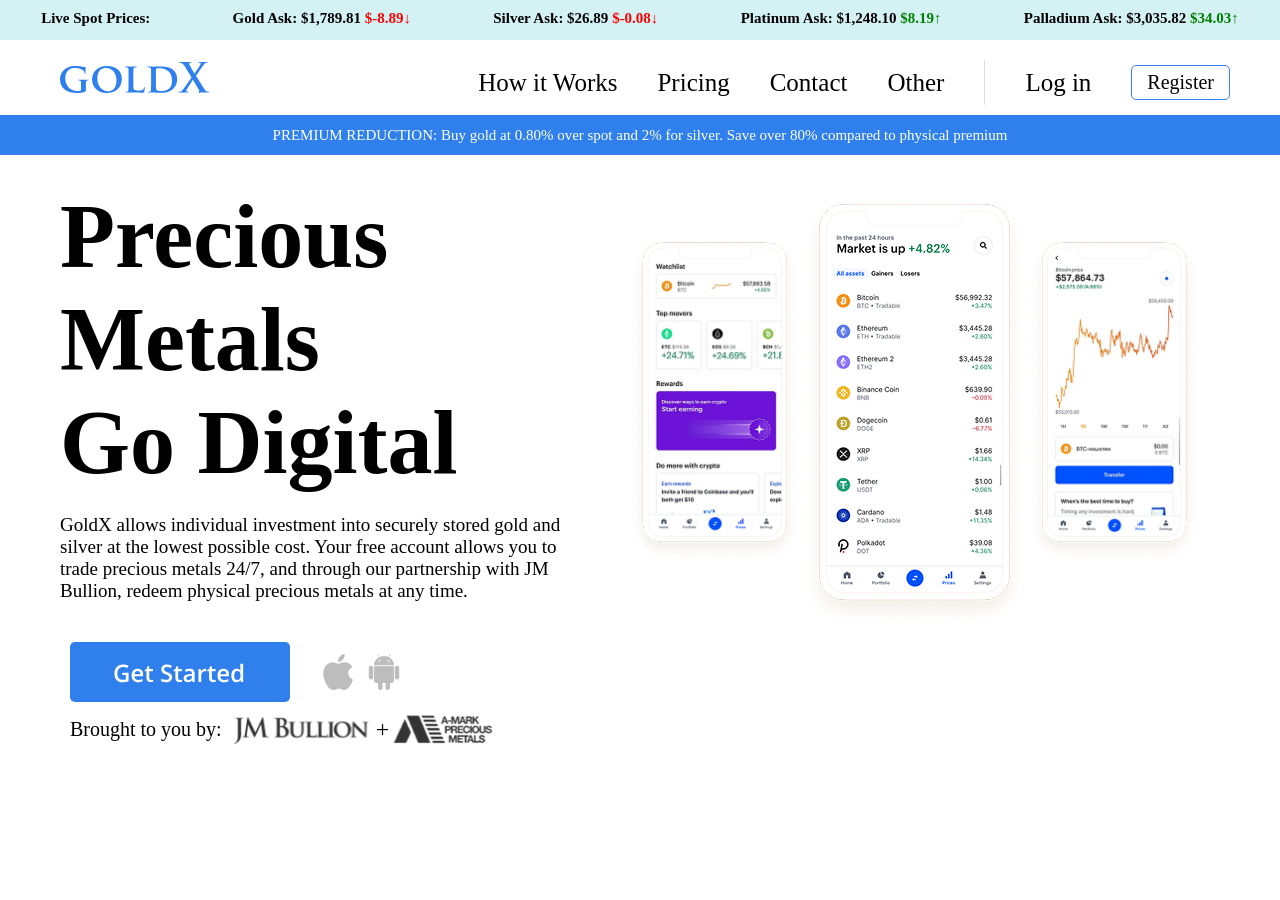
==== index.html @ 21ce22f6 "header, nav, 1st section done" ====
<!DOCTYPE html>
<html lang="en">
<head>
    <link rel="stylesheet" href=" style/style.css">
    <meta charset="UTF-8">
    <meta name="viewport" content="width=device-width, initial-scale=1.0">
    <title>GoldX</title>
</head>
<body>
    <header>
    <div class="rectangle">
        <span class="price">Live Spot Prices:</span>
        <span class="price">Gold Ask: $1,789.81 <span class="down">$-8.89↓</span></span>
        <span class="price">Silver Ask: $26.89 <span class="down">$-0.08↓</span></span>
        <span class="price">Platinum Ask: $1,248.10 <span class="up">$8.19↑</span></span>
        <span class="price">Palladium Ask: $3,035.82 <span class="up">$34.03↑</span></span>
    </div>
</header>
    <div class="navbar">
       <img src="public/goldX.svg" class="logo">
        <div class="nav-links">
            <a href="#">How it Works</a>
            <a href="#">Pricing</a>
            <a href="#">Contact</a>
            <a href="#">Other</a>
            <img src="public/Rectangle 2.png">
            <a href="#" class="login">Log in</a>
            <a href="#" class="register">Register</a>
    </div>
 </div>
 <main>
    <div class="rect2">
        <p class="premium">PREMIUM REDUCTION: Buy gold at 0.80% over spot and 2% for silver. Save over 80% compared to physical premium</span>
    </div>
    <div class="digital">
        <div class="images">
            <img src="public/iPhone 12 Pro - Light2323 1.png" class="ip1">
            <img src="public/iPhone 12 Pro - Light 1.png" class="ip2">
            <img src="public/iPhone 12 Pro - Light2222 1.png" class="ip3">
            </div>
    <h1>Precious Metals<br>Go Digital </h1> 
    <div class="text">
    <p>GoldX allows individual investment into securely stored gold and</p>
    <p>silver at the lowest possible cost. Your free account allows you to</p>        
    <p>trade precious metals 24/7, and through our partnership with JM</p>
    <p>Bullion, redeem physical precious metals at any time.</p>
</div>
</div>
<div class="getstarted">
    <a href="#" class="star"><img src="public/Group 112.svg"></a>
   <img src="public/apple 1.png" class="apple">
   <img src="public/android-logo 1.png" class="android">
</div>
<div class="tekst">
<p class="napis">Brought to you by:</p>
<img src="public/image 4.svg" class="JM">
<p class="plus">+</p>
<img src="public/download (14) 1.svg" class="APM">
</div> 
</div>
</main>
    
</body>
</html>
---- style/style.css ----
*{
    margin:0;
}
.body{
    margin: 0;
    padding: 0;
}


.rectangle{
    position: relative;
    padding-top:-20px;
    height: 40px;
    width: 100%;
    background-color: #D4F1F4;
    justify-content: space-around;
    display: flex;
    
}

.price {
    text-align: center;
    padding-top:10px;
    font-size: 15px ;
    font-weight: bold;
}

.down {
    color: red;
}
.up{
    color: green;
}
.navbar{
    display: flex;
    justify-content:space-between;
    align-items: center;
  
}
.nav-links{
    display: flex;
    gap:40px;
    padding-top: 20px;
    padding-right: 50px;
    font-size: 25px;
    align-items: center;
}
.nav-links a{
    float: right;
    text-decoration: none;
    color: black;
}
.register{
    padding: 5px 15px;
    border: 1px solid #3b82f6;
    color:#3b82f6;
    border-radius: 5px;
    font-size: 20px;
}
.login{
text-decoration: none;
color: black;
}
.logo{
   float: left;
   padding-left: 60px;
   padding-top: 10px;
   width: 150px;
}
.rect2{
    justify-content: center;
    width: 100%;
    height:40px;
    background-color: #2F80ED;
    margin-top: 10px;
    font-size:15px;
    color: white;
    display: flex;
    align-items: center;
}
.digital{
    position: relative;
    font-weight: bold;
    font-family:Ninova;
    padding-left: 60px;
    padding-top: 30px;
    font-size:45px;
    align-items: center;
}
.text{
    font-size: 19px;
    font-weight: lighter;
    padding-top: 20px;
}
.images{
    padding-top: 10px;
    float: right;
    padding-right: 80px;
    display: flex;
}
.getstarted{
    position: relative;
    padding-left: 70px;
    padding-top:40px;
    display: flex;
    align-items: center;
}
.ip1{
    height: 328px;
    padding-top: 40px;
}
.ip3{
    height: 328px;
    padding-top: 40px;
}
.star{
    height: 60px;
    width: 220px;
}
.apple{
    width: 36px;
    height: 36px;
    padding-left: 30px;
}
.android{
    width: 36px;
    height: 36px;
    padding-left: 10px;
}
.napis{
    font-size: 20px;
    padding-left: 70px;
    padding-top: 10px;
    align-items: center;
    
}
.tekst{
    position: relative;
    align-items: center;
    display: flex;
}
.JM{
    padding-top: 10px;
    padding-left: 10px;
}
.plus{
    padding-left: 5px;
    font-size:24px;
    padding-top: 10px;
}
.APM{
    padding-top: 10px;

}



















@media (300px <= width <= 1200px) {
    .rectangle {
      flex-direction: row;
    }
  }

@media (300px <= width <= 1200px){
    .rect2{
        flex-direction: row;
    }
}
@media (300px <= width <=1200px) {
    .nav-links{
        flex-direction: column;
    }
}
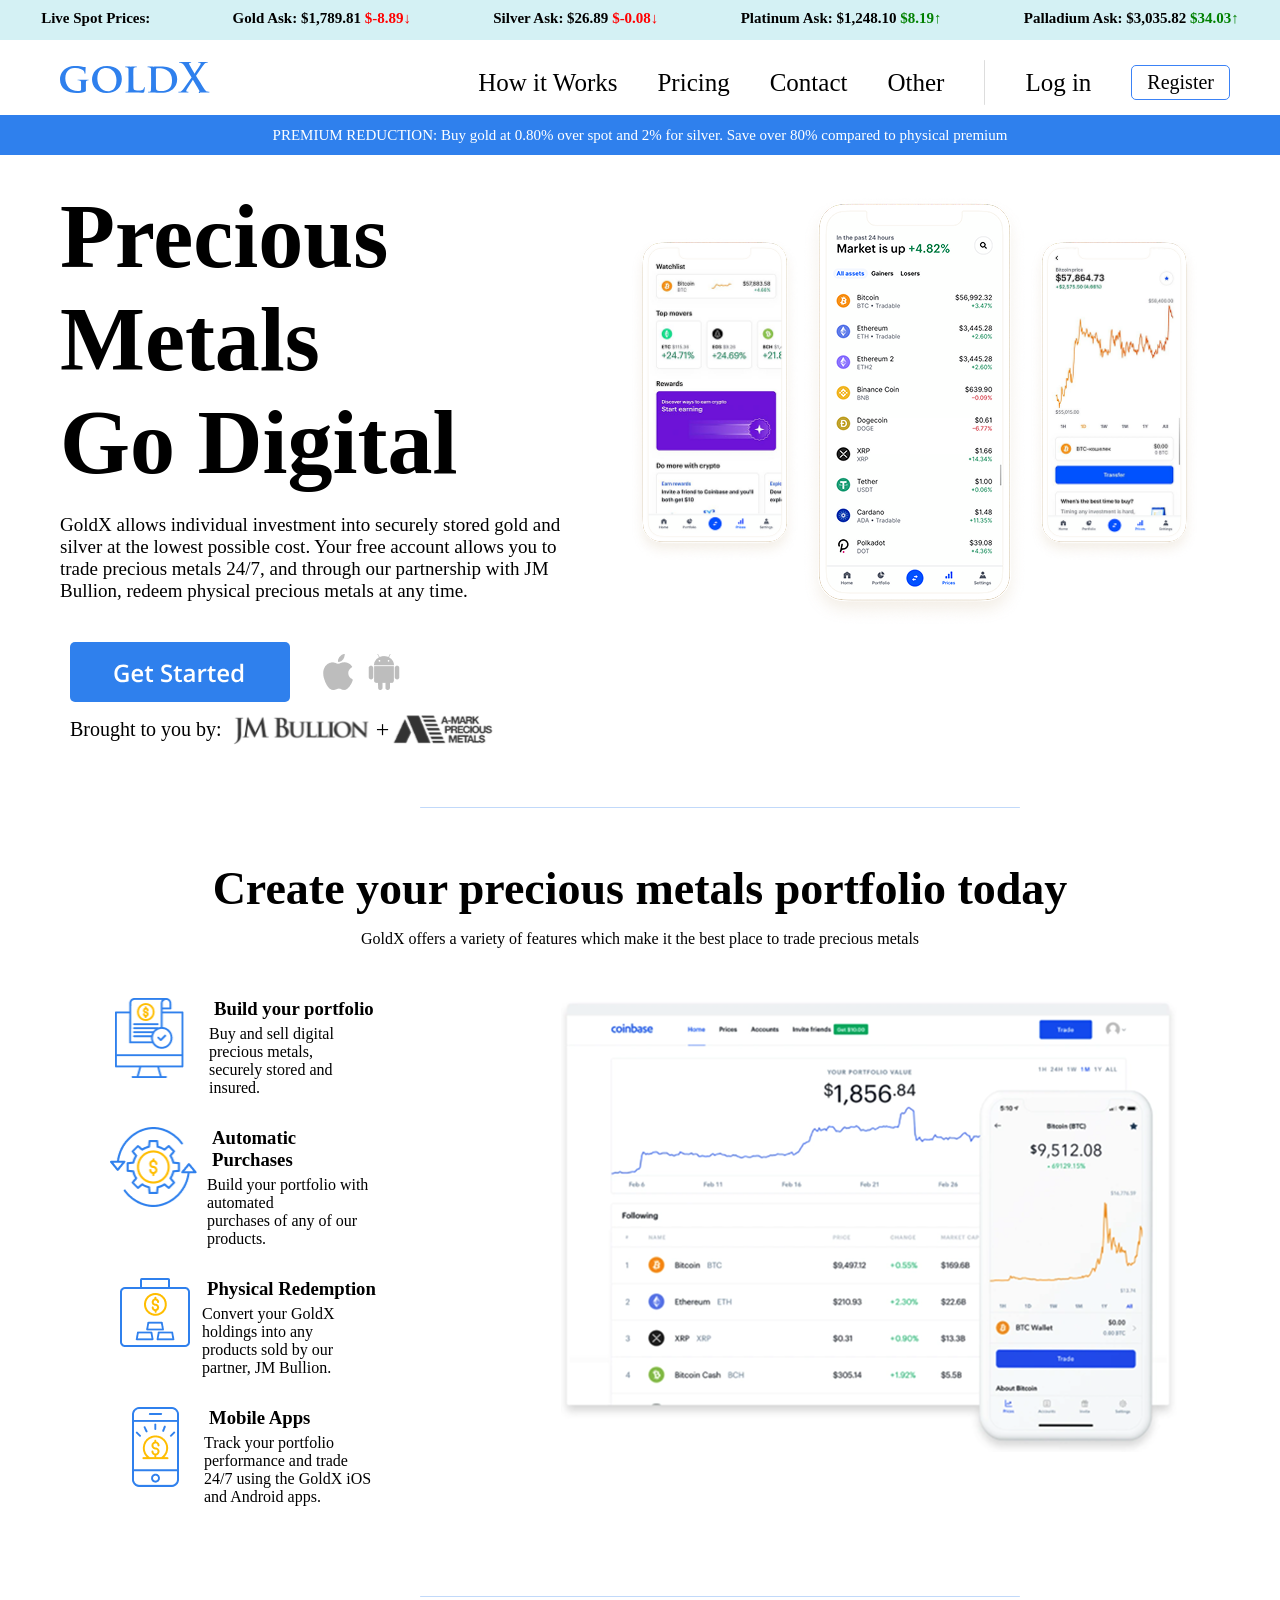
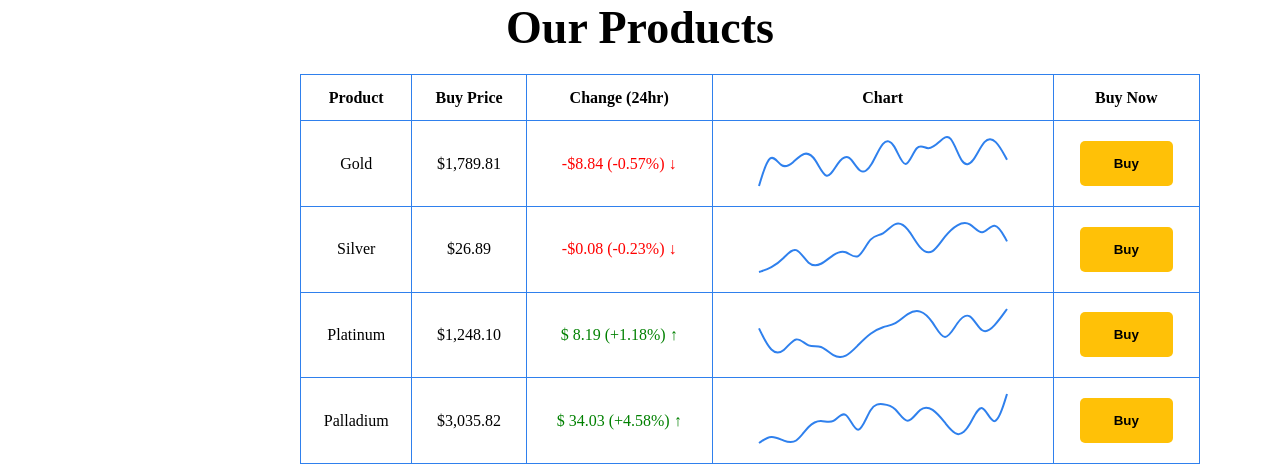
==== commit 6104042f: "table done, img phones added" ====
--- a/index.html
+++ b/index.html
@@ -58,7 +58,95 @@
 <img src="public/download (14) 1.svg" class="APM">
 </div> 
 </div>
+<img src="public/Rectangle 25.png" class="linia">
 </main>
+
+<section>
+    <div class="sekcja">
+    <h1 class="h1">Create your precious metals portfolio today</h1>
+    <p class="pp">GoldX offers a variety of features which make it the best place to trade precious metals</p>
+    <div class="column">
+        <div class="lewa">
+            <div class="inside">
+                <img src="public/Group 105.png" class="img1">
+                <div class="h">
+                    <h3>Build your portfolio</h3>
+                    <p>Buy and sell digital precious metals,<br>securely stored and insured.</p></p> 
+                </div>
+            </div>
+            <div class="inside">
+                <img src="public/Group 104.png" class="img2">
+                <div class="h2">
+                    <h3>Automatic Purchases</h3>
+                    <p>Build your portfolio with automated<br> purchases of any of our products.</p>
+                </div>
+            </div>
+            <div class="inside">
+                <img src="public/Group 102.png" class="img3">
+                <div class="h3">
+                    <h3>Physical Redemption</h3>
+                    <p>Convert your GoldX holdings into any <br>products sold by our partner, JM Bullion.</p>
+                </div>
+            </div>
+            <div class="inside">
+                <img src="public/Group 94.png" class="img4">
+                <div class="h4">
+                    <h3>Mobile Apps</h3>
+                    <p>Track your portfolio performance and trade <br>24/7 using the GoldX iOS and Android apps.</p>
+                </div>
+            </div>
+        </div>
+
+        <div class="prawa">
+            <img src="public/Screen Shot 2021-05-06 at 10.52 1.png" class="ss">
+        </div>
+</div>
+</div>
+<img src="public/Rectangle 30.png" class="kreska">
+</section>
+
+<produkty>
+    <div class="products"><h1>Our Products</h1></div>
+    <div class="kontener">
+    <table>
+        <tr>
+            <th>Product</th>
+            <th>Buy Price</th>
+            <th>Change (24hr)</th>
+            <th>Chart</th>
+            <th>Buy Now</th>
+        </tr>
+        <tr>
+            <td>Gold</td>
+            <td>$1,789.81</td>
+            <td class="dol">-$8.84 (-0.57%) ↓</td>
+            <td><img src="public/Vector.svg" class="wektor"></td>
+            <td><button class="buybtn">Buy</button></td>
+        </tr>
+        <tr>
+            <td>Silver</td>
+            <td>$26.89</td>
+            <td class="dol">-$0.08 (-0.23%) ↓</td>
+            <td><img src="public/Vector (1).svg" class="wektor1"></td>
+            <td><button class="buybtn">Buy</button></td>
+        </tr>
+        <tr>
+            <td>Platinum</td>
+            <td>$1,248.10</td>
+            <td class="gora">$ 8.19 (+1.18%) ↑</td>
+            <td><img src="public/Vector (2).svg" class="wektor2"></td>
+            <td><button class="buybtn">Buy</button></td>
+        </tr>
+        <tr>
+            <td>Palladium</td>
+            <td>$3,035.82</td>
+            <td class="gora">$ 34.03 (+4.58%) ↑</td>
+            <td><img src="public/Vector (3).svg" class="wektor3"></td>
+            <td><button class="buybtn">Buy</button></td>
+        </tr>
+    </table>
+</div>
+</produkty>
     
 </body>
 </html>
--- a/style/style.css
+++ b/style/style.css
@@ -152,20 +152,134 @@
     padding-top: 10px;
 
 }
-
-
-
-
-
-
-
-
-
-
-
-
-
-
+.linia{
+    padding-left:420px;
+    padding-top: 60px;
+    width: 600px;
+}
+.h1{
+    text-align: center;
+    font-size: 46px;
+    padding-top: 50px;
+}
+.pp{
+    text-align: center;
+    font-size: 16px;
+    padding-top: 15px;
+}
+.column{
+    display:flex;
+    gap: 20px;
+}
+
+.inside{
+    display: flex;
+    align-items:flex-start;
+    gap: 10px;
+    margin-bottom: 30px;
+}
+.inside h3{
+    margin: 0 0 5px 0;
+    padding-left: 5px;
+}
+.inside p{
+    margin:0;
+}
+.prawa .ss{
+    height: 454px;
+    width: 619px;
+   padding-right: 100px;
+   padding-left: 160px;
+    
+}
+.inside .img1{
+    height: 80px;
+    width: 69px;
+    padding-left: 115px;
+}
+.inside .img2{
+    height: 80px;
+    width: 87px;
+    padding-left: 110px;
+}
+.inside .img3{
+    height: 69px;
+    width: 70px;
+    padding-left: 120px;
+}
+.inside .img4{
+    height: 80px;
+    width: 47px;
+    padding-left: 132px;
+}
+.column{
+    padding-top: 50px;
+    padding-right: 0;
+}
+.inside .h{
+    margin-left: 15px;
+}
+.inside .h3{
+    margin-left: 2px;
+}
+.inside .h4{
+    margin-left: 15px;
+}
+.kreska{
+    padding-left:420px;
+    padding-top: 60px;
+    width: 600px;
+}
+.products h1{
+   text-align: center;
+    font-size: 46px;
+}
+.wektor{
+    width:250px;
+}
+.wektor1{
+    width:250px;
+}
+.wektor2{
+    width: 250px;
+}
+.wektor3{
+    width: 250px;
+}
+.kontener{
+    padding-left: 300px;
+    display: flex;
+    align-items: center;
+    
+}
+table{
+    width:900px;
+    height: 390px;
+    border-collapse: collapse;
+    margin-top: 20px;
+    border: 1px solid #2F80ED;
+}
+th, td{
+    padding: 12px;
+    text-align: center;
+    border: 1px solid #2F80ED;
+    
+}
+.buybtn{
+    height: 45px;
+    width: 93px;
+    background-color: #ffc107;
+    border: none;
+    padding:10px, 16px;
+    border-radius: 5px;
+    font-weight: bold;
+}
+.dol{
+    color: red;
+}
+.gora{
+    color: green;
+}
 
 
 
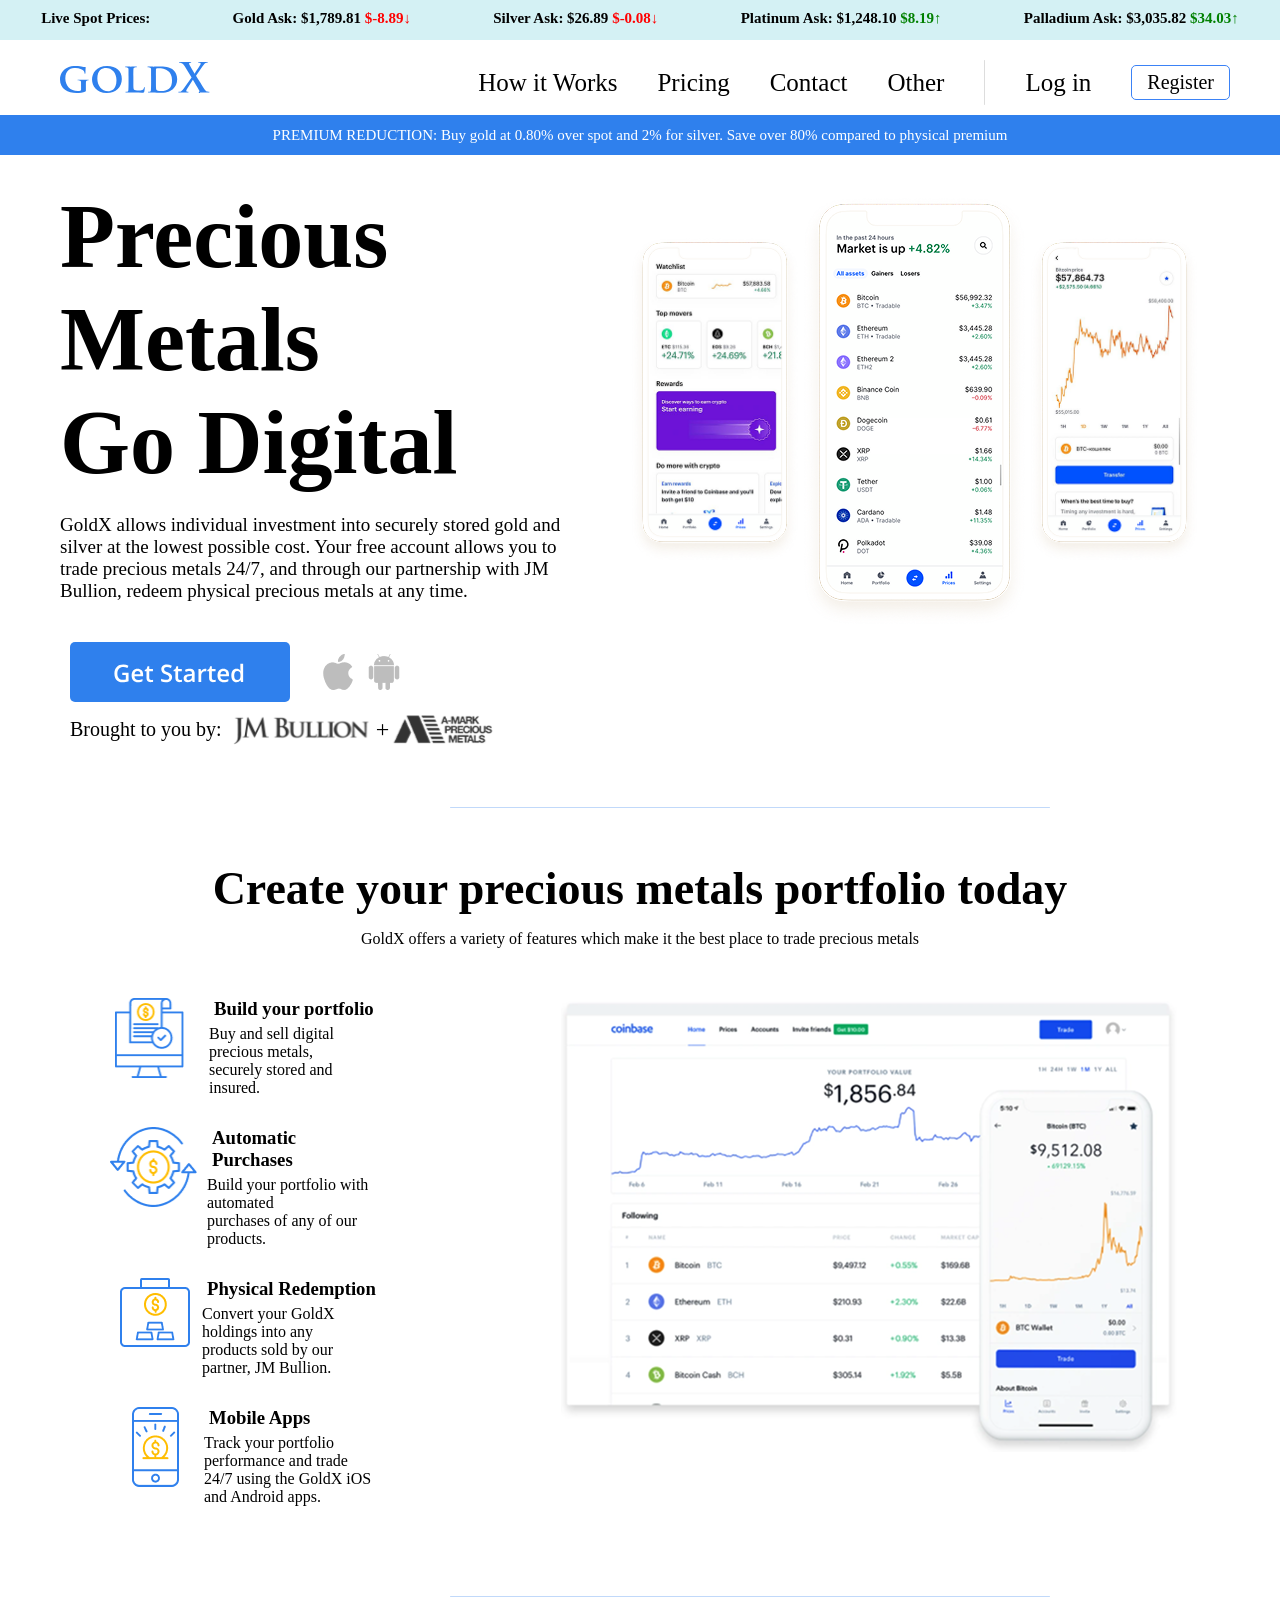
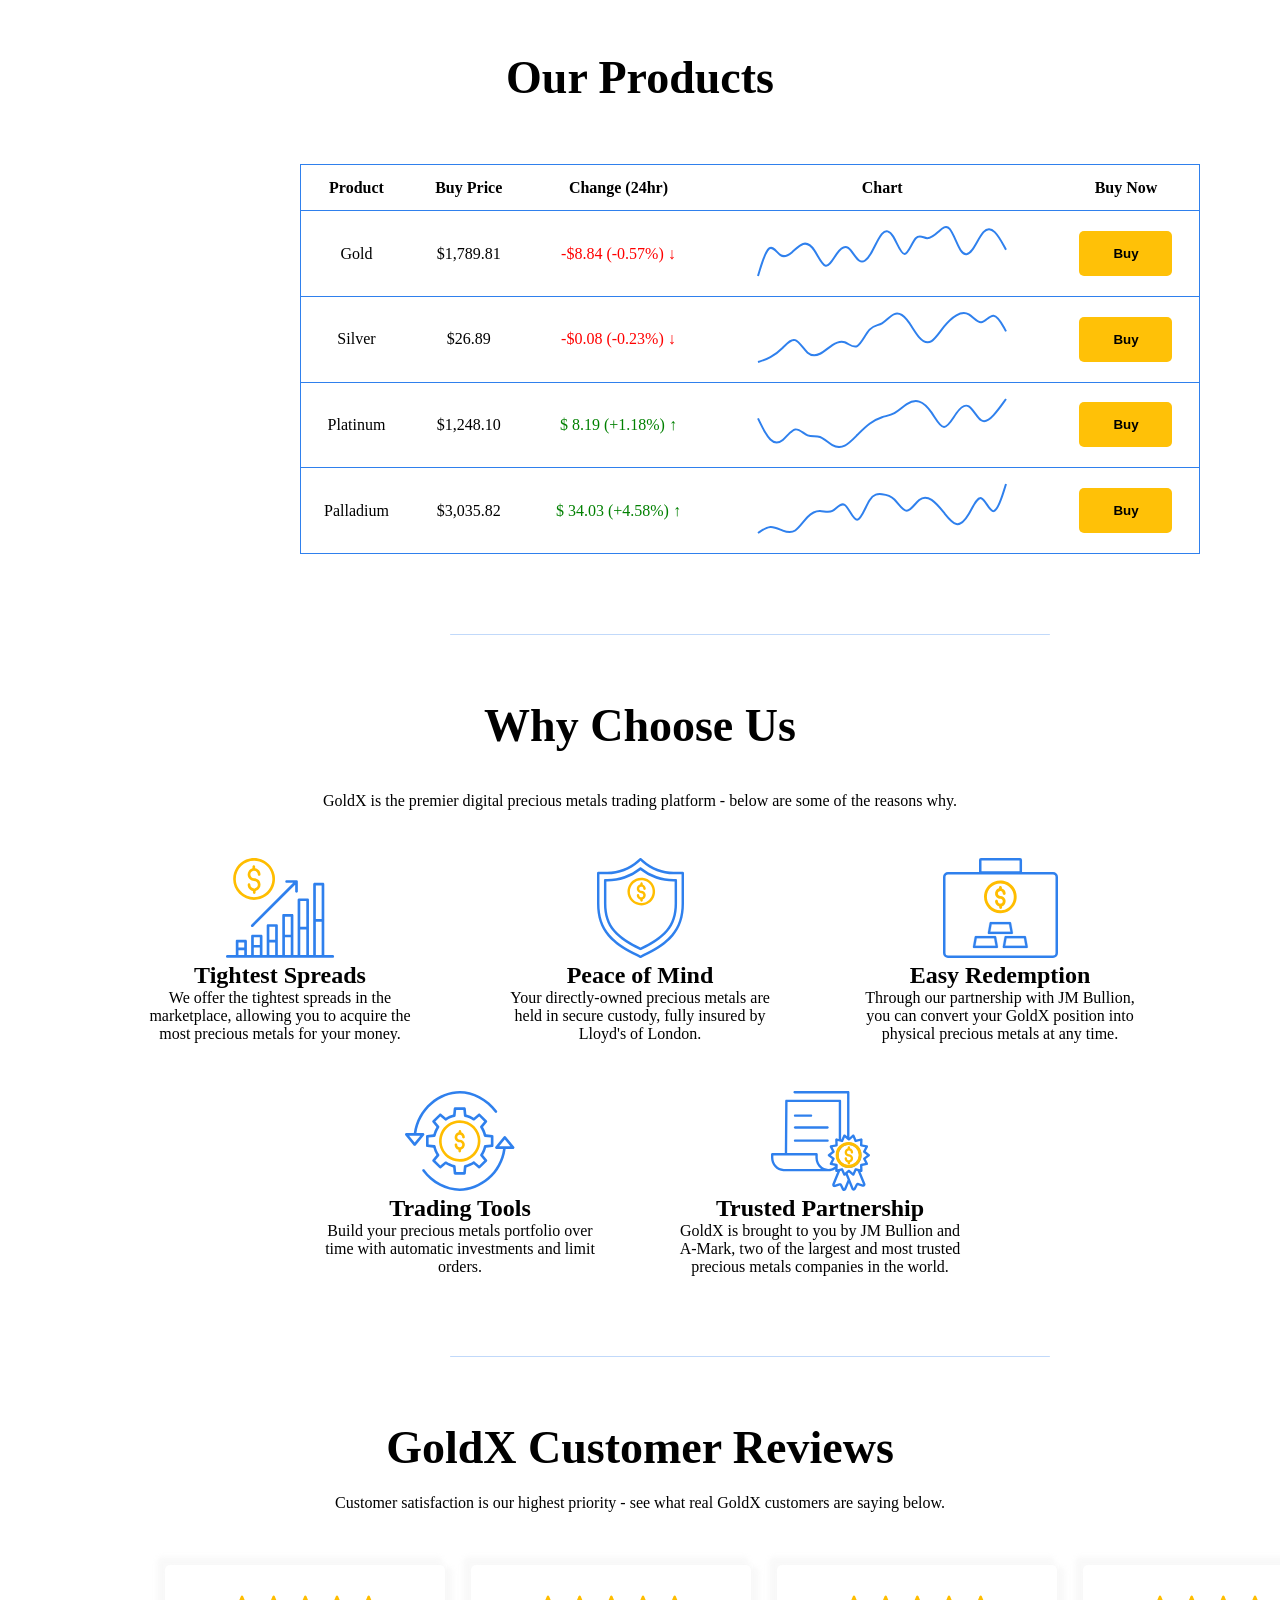
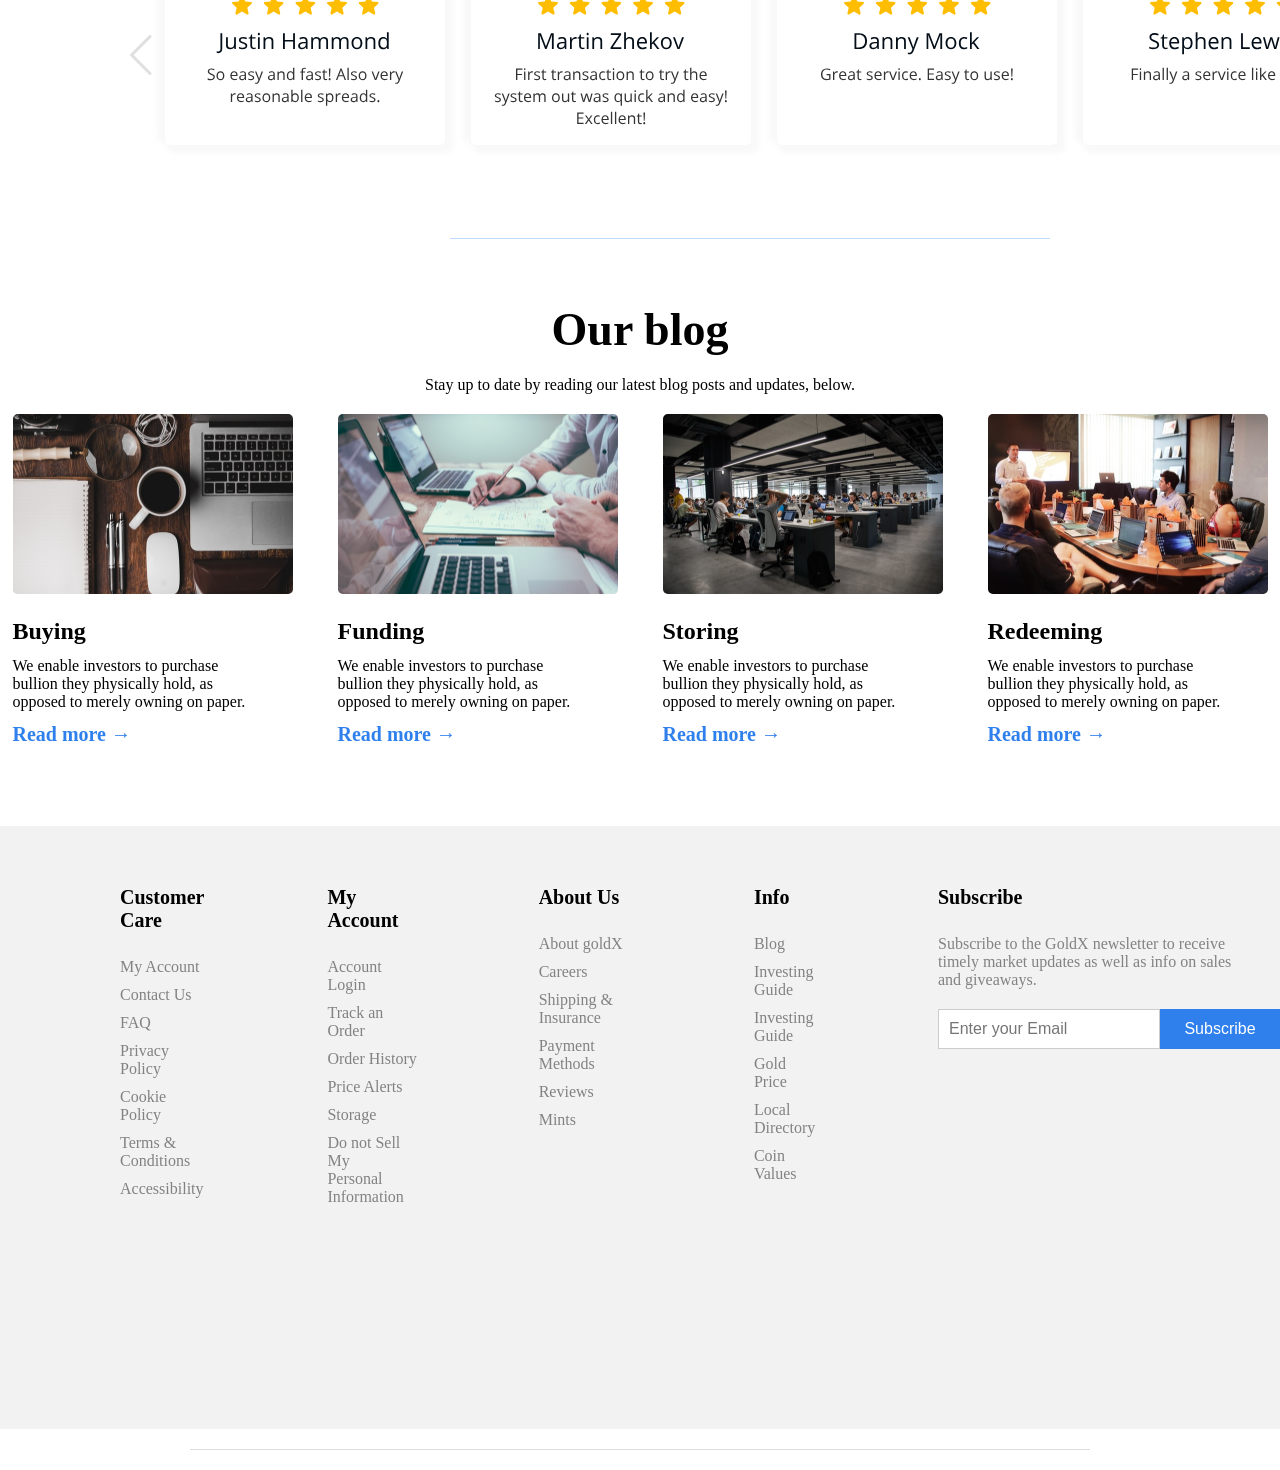
==== commit d61dc0df: "lower sections done, footer almost done" ====
--- a/index.html
+++ b/index.html
@@ -147,6 +147,168 @@
     </table>
 </div>
 </produkty>
+<img src="public/Rectangle 25.png" class="krecha">
+</div>
+<us>
+        <h1 class="why">Why Choose Us</h1>
+    <p class="opis">GoldX is the premier digital precious metals trading platform - below are some of the reasons why.</p>
+    <section id="ojciec">  
+    <div id="father">
+        <div class="child"><img src="public/Group 95.svg">
+        <h2>Tightest Spreads</h2>
+            <p>We offer the tightest spreads in the<br>
+             marketplace, allowing you to acquire the<br>
+              most precious metals for your money.</p>
+        </div>
+
+        <div class="child"><img src="public/Group 96.svg">
+            <h2>Peace of Mind</h2>
+            <p>Your directly-owned precious metals are<br>
+                 held in secure custody, fully insured by <br>
+                 Lloyd's of London.</p>
+            </div>
+
+            <div class="child"><img src="public/Group 103.svg">
+                <h2>Easy Redemption</h2>
+                <p>Through our partnership with JM Bullion, <br>
+                     you can convert your GoldX position into <br> 
+                     physical precious metals at any time.</p>
+                </div>
+
+                <div class="child"><img src="public/Group 39.svg">
+                    <h2>Trading Tools</h2>
+                    <p>Build your precious metals portfolio over<br>
+                         time with automatic investments and limit <br>
+                         orders.</p>
+                    </div>
+
+                    <div class="child"><img src="public/Group 99.svg">
+                        <h2>Trusted Partnership</h2>
+                        <p>GoldX is brought to you by JM Bullion and<br
+                            >A-Mark, two of the largest and most trusted <br>
+                            precious metals companies in the world.</p>
+                        </div>
+      </div>
+    </section>
+</us>
+<img src="public/Rectangle 25.png" class="rec25">
+
+<section id="reviews">
+    <h1 class="review">GoldX Customer Reviews</h1>
+    <p class="satisfaction">Customer satisfaction is our highest priority - see what real GoldX customers are saying below.</p>
+    <div id="customers">
+        <img src="public/Group.svg" class="crossl">
+        <img src="public/Group 128.svg" class="one">
+        <img src="public/Group 127.svg" class="two">
+        <img src="public/Group 126.svg" class="three">
+        <img src="public/Group 125.svg" class="four">        
+        <img src="public/Group (1).svg" class="crossr">
+    </div>
+</section>
+
+<img src="public/Rectangle 25.png" class="rect26">
+
+<h1 class="blg">Our blog</h1>
+    <p class="date">Stay up to date by reading our latest blog posts and updates, below.</p>
+<section id="blog">
+    <div id="outside">
+        <div class="in"><img src="public/Rectangle 15.svg">
+        <h2>Buying</h2>
+        <p>We enable investors to purchase<br>
+             bullion they physically hold, as<br>
+              opposed to merely owning on paper.</p>
+              <p class="more">Read more →</p>
+        </div>
+
+        <div class="in"><img src="public/Rectangle 16.svg">
+            <h2>Funding</h2>
+            <p>We enable investors to purchase<br>
+                 bullion they physically hold, as<br>
+                  opposed to merely owning on paper.</p>
+                  <p class="more">Read more →</p>
+            </div>
+
+            <div class="in"><img src="public/Rectangle 17.svg">
+                <h2>Storing</h2>
+                <p>We enable investors to purchase<br>
+                     bullion they physically hold, as<br>
+                      opposed to merely owning on paper.</p>
+                      <p class="more">Read more →</p>
+                </div>
+
+                <div class="in"><img src="public/Rectangle 18.svg">
+                    <h2>Redeeming</h2>
+                    <p>We enable investors to purchase<br>
+                         bullion they physically hold, as<br>
+                          opposed to merely owning on paper.</p>
+                          <p class="more">Read more →</p>
+                    </div>
+    </div>
+
+</section>
+
+
+
+<section id="footer">
+    <div class="prostokat">
+        <div class="foot">
+         <h3>Customer Care</h3>
+         <a href="#">My Account</a>
+         <a href="#">Contact Us</a>
+         <a href="#">FAQ</a>
+         <a href="#">Privacy Policy</a>
+         <a href="#">Cookie Policy</a>
+         <a href="#">Terms & Conditions</a>
+         <a href="#">Accessibility</a>
+</div>
+
+
+    <div class="foot">
+        <h3>My Account</h3>
+        <a href="#">Account Login</a>
+        <a href="#">Track an Order</a>
+        <a href="#">Order History</a>
+        <a href="#">Price Alerts</a>
+        <a href="#">Storage</a>
+        <a href="#">Do not Sell My<br>
+            Personal Information</a>
+   </div>
+
+   <div class="foot">
+        <h3>About Us</h3>
+        <a href="#">About goldX</a>
+        <a href="#">Careers</a>
+        <a href="#">Shipping & Insurance</a>
+        <a href="#">Payment Methods</a>
+        <a href="#">Reviews</a>
+        <a href="#">Mints</a>
+    </div>
+
+    <div class="foot">
+        <h3>Info</h3>
+        <a href="#">Blog</a>
+        <a href="#">Investing Guide</a>
+        <a href="#">Investing Guide</a>
+        <a href="#">Gold Price</a>
+        <a href="#">Local Directory</a>
+        <a href="#">Coin Values</a>
+    </div>
     
+
+    <div class="foot">
+        <h3>Subscribe</h3>
+        <a href="#">Subscribe to the GoldX newsletter to receive<br>
+             timely market updates as well as info on sales<br>
+              and giveaways.</a>
+              <form class="form">
+                <input type="email" placeholder="Enter your Email" required>
+                <button type="submit">Subscribe</button>
+              </form>
+    </div>
+    </div>
+    <div class="separator"></div>
+</div>
+</section>
+    <div class="payment"></div>
 </body>
 </html>
--- a/style/style.css
+++ b/style/style.css
@@ -153,7 +153,7 @@
 
 }
 .linia{
-    padding-left:420px;
+    padding-left:450px;
     padding-top: 60px;
     width: 600px;
 }
@@ -226,13 +226,14 @@
     margin-left: 15px;
 }
 .kreska{
-    padding-left:420px;
+    padding-left:450px;
     padding-top: 60px;
     width: 600px;
 }
 .products h1{
    text-align: center;
     font-size: 46px;
+    padding-top: 50px;
 }
 .wektor{
     width:250px;
@@ -247,23 +248,30 @@
     width: 250px;
 }
 .kontener{
+    padding-top: 40px;
     padding-left: 300px;
     display: flex;
     align-items: center;
     
 }
 table{
+    border-style: hidden;
     width:900px;
     height: 390px;
-    border-collapse: collapse;
+    border-collapse:collapse;
     margin-top: 20px;
     border: 1px solid #2F80ED;
+
+    
 }
 th, td{
     padding: 12px;
-    text-align: center;
+    text-align: center; 
+    width: auto;
+}
+
+tr{
     border: 1px solid #2F80ED;
-    
 }
 .buybtn{
     height: 45px;
@@ -280,6 +288,177 @@
 .gora{
     color: green;
 }
+.krecha{
+
+    padding-left: 450px;
+    width: 600px;
+    padding-top: 80px;
+   
+}
+.why{
+    text-align: center;
+    font-size: 46px;
+    margin-top: 60px;
+    margin-bottom: 20px;
+}
+.opis{
+    padding-top: 20px;
+    font-size: 16px;
+    text-align: center;
+}
+#father{
+    display: flex;
+    flex-wrap: wrap;
+    row-gap: 45;
+    justify-content: center;
+    max-width: 1200px;
+}
+.child{
+    flex-basis: 30%;
+    padding-top: 48px;
+    gap: 300px;
+    justify-content: center;
+    text-align: center;
+
+}
+#ojciec{
+    display: flex;
+    justify-content: center;
+    align-items: center;
+}
+.rec25{
+    padding-top: 80px;
+    padding-left: 450px;
+    width: 600px;
+}
+.review{
+    text-align: center;
+    padding-top: 60px;
+    font-size: 46px;
+}
+.satisfaction{
+    text-align: center;
+    padding-top: 20px;
+    font-size: 16px;
+}
+#customers{
+    display: flex;
+    align-items: center;
+    padding-left: 130px;
+    padding-top: 40px;
+}
+.rect26{
+    padding-top: 80px;
+    padding-left: 450px;
+    width: 600px;
+}
+.blg{
+    text-align: center;
+    padding-top: 60px;
+    font-size: 46px;
+}
+.date{
+    text-align: center;
+    padding-top: 20px;
+    font-size: 16px; 
+}
+#outside{
+    display: flex;
+    gap: 45px;
+    justify-content: center;
+    max-width: 1200px;
+}
+#blog{
+    font-size: 16px;
+    padding-top: 20px;
+    display: flex;
+    justify-content: center;
+}
+.more{
+    color: #2F80ED;
+    font-weight: bold;
+    font-size: 20px;
+    padding-top: 12px;
+}
+.in h2{
+    padding-top: 20px;
+    padding-bottom: 12px;
+}
+.prostokat{
+    position: relative;
+    background-color: #f2f2f2;
+    height: 603px;
+    width: 100%;
+    margin-top: 80px;
+    display:flex;
+    
+
+}
+.prostokat h3{
+    font-size: 20px;
+    padding-top: 60px;
+    padding-left: 120px;
+    padding-bottom: 16px;
+}
+.prostokat a{
+    display: block;
+    padding-left: 120px;
+    padding-top: 10px;
+    color: #828282;
+    text-decoration: none;
+}
+.email{
+    padding:10px;
+    height: 10px;
+    width: 213px;
+    border: 2px solid #ccc;
+    outline: none;
+    border-radius: 5px 0 0 5px;
+}
+.submit{
+    padding: 10px;
+    height: 30px;
+    width:100px;
+    border: 2px #2F80ED;
+    outline: none;
+    background-color: #2F80ED;
+}
+.form{
+    display: flex;
+    margin-top: 20px;
+    padding-left: 120px;
+}
+.form input[type="email"]{
+    flex: 1;
+    padding: 10px;
+    font-size: 16px;
+    border: 1px solid #ccc;
+
+}
+.form button{
+    width: 120px;
+    background-color: #2F80ED;
+    color: #fff;
+    border: none;
+    padding: 10 px 20px;
+    font-size: 16px;
+   
+}
+.form button:hover{
+    background-color: #2F80ED;
+}
+.separator{
+    width: 900px;
+    height: 1px;
+    background-color: #DDDDDD;
+    margin: 20px auto;
+
+}
+
+
+
+
+
 
 
 
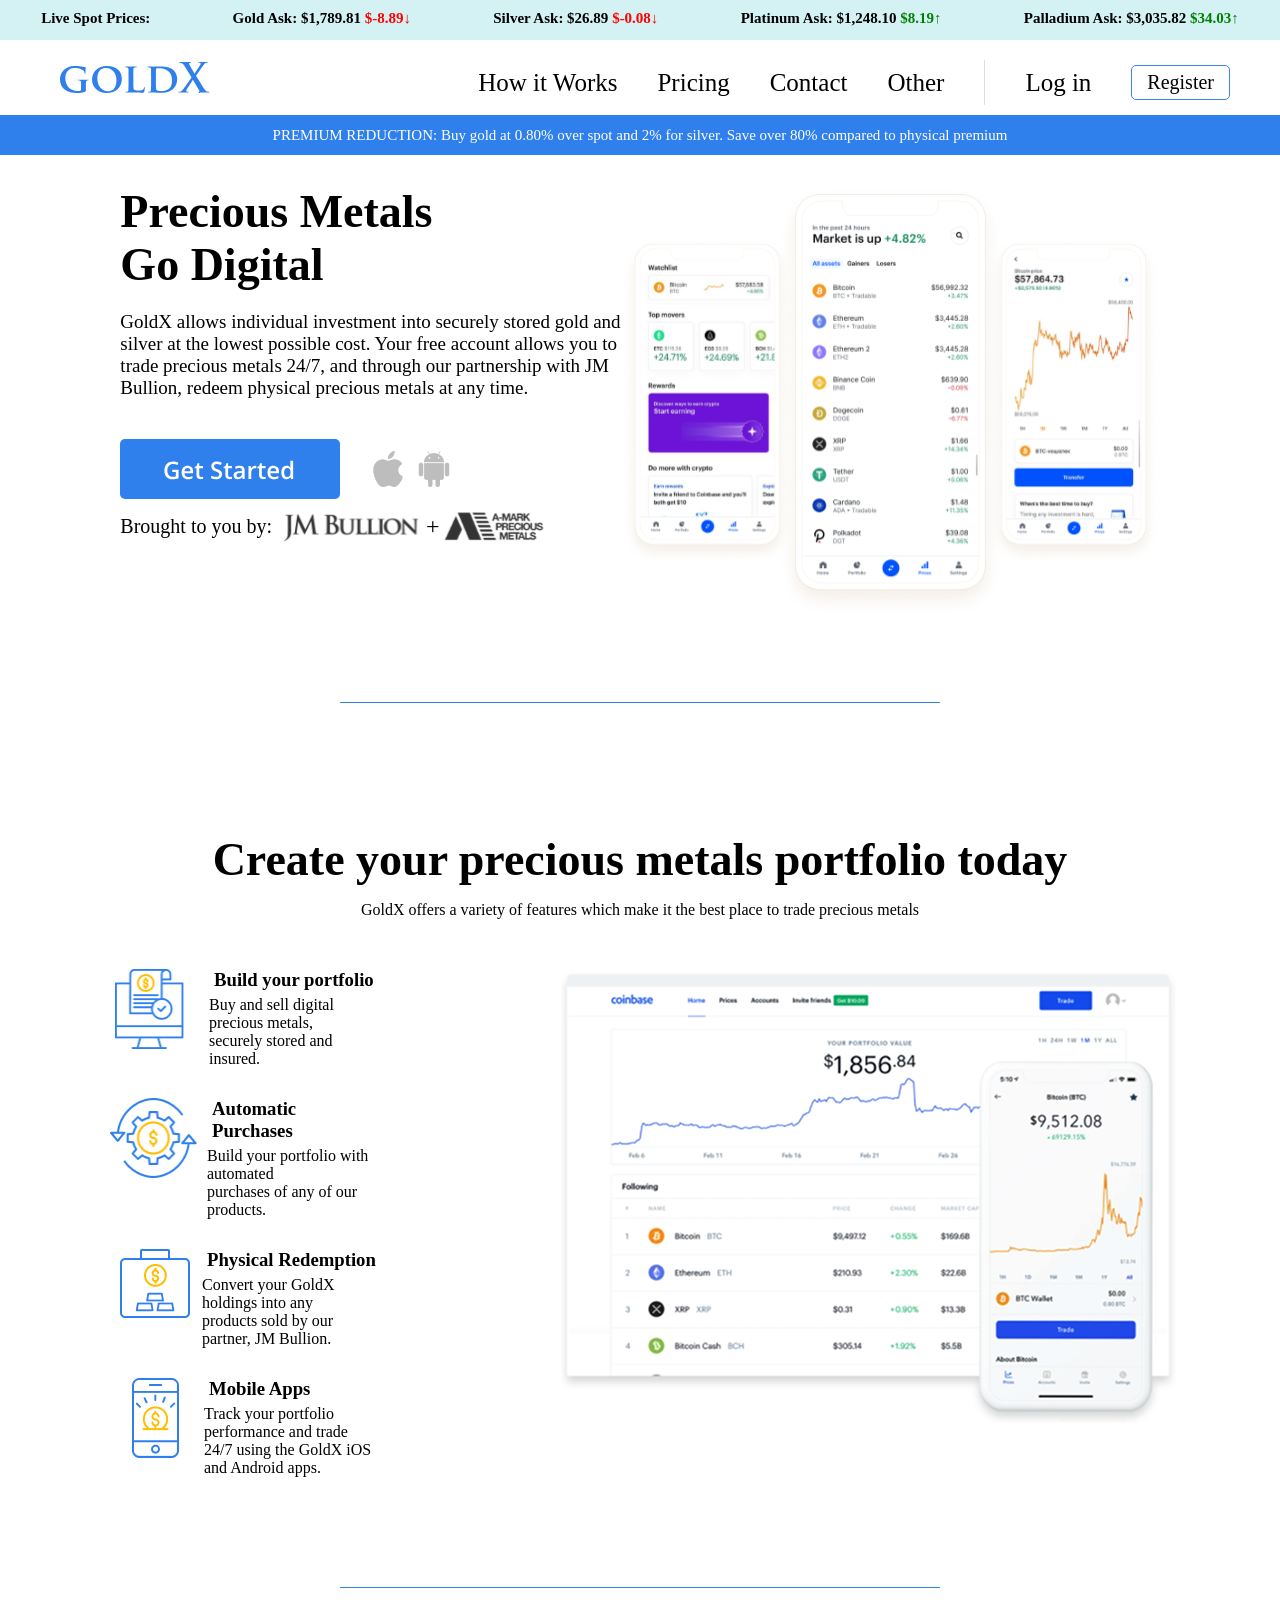
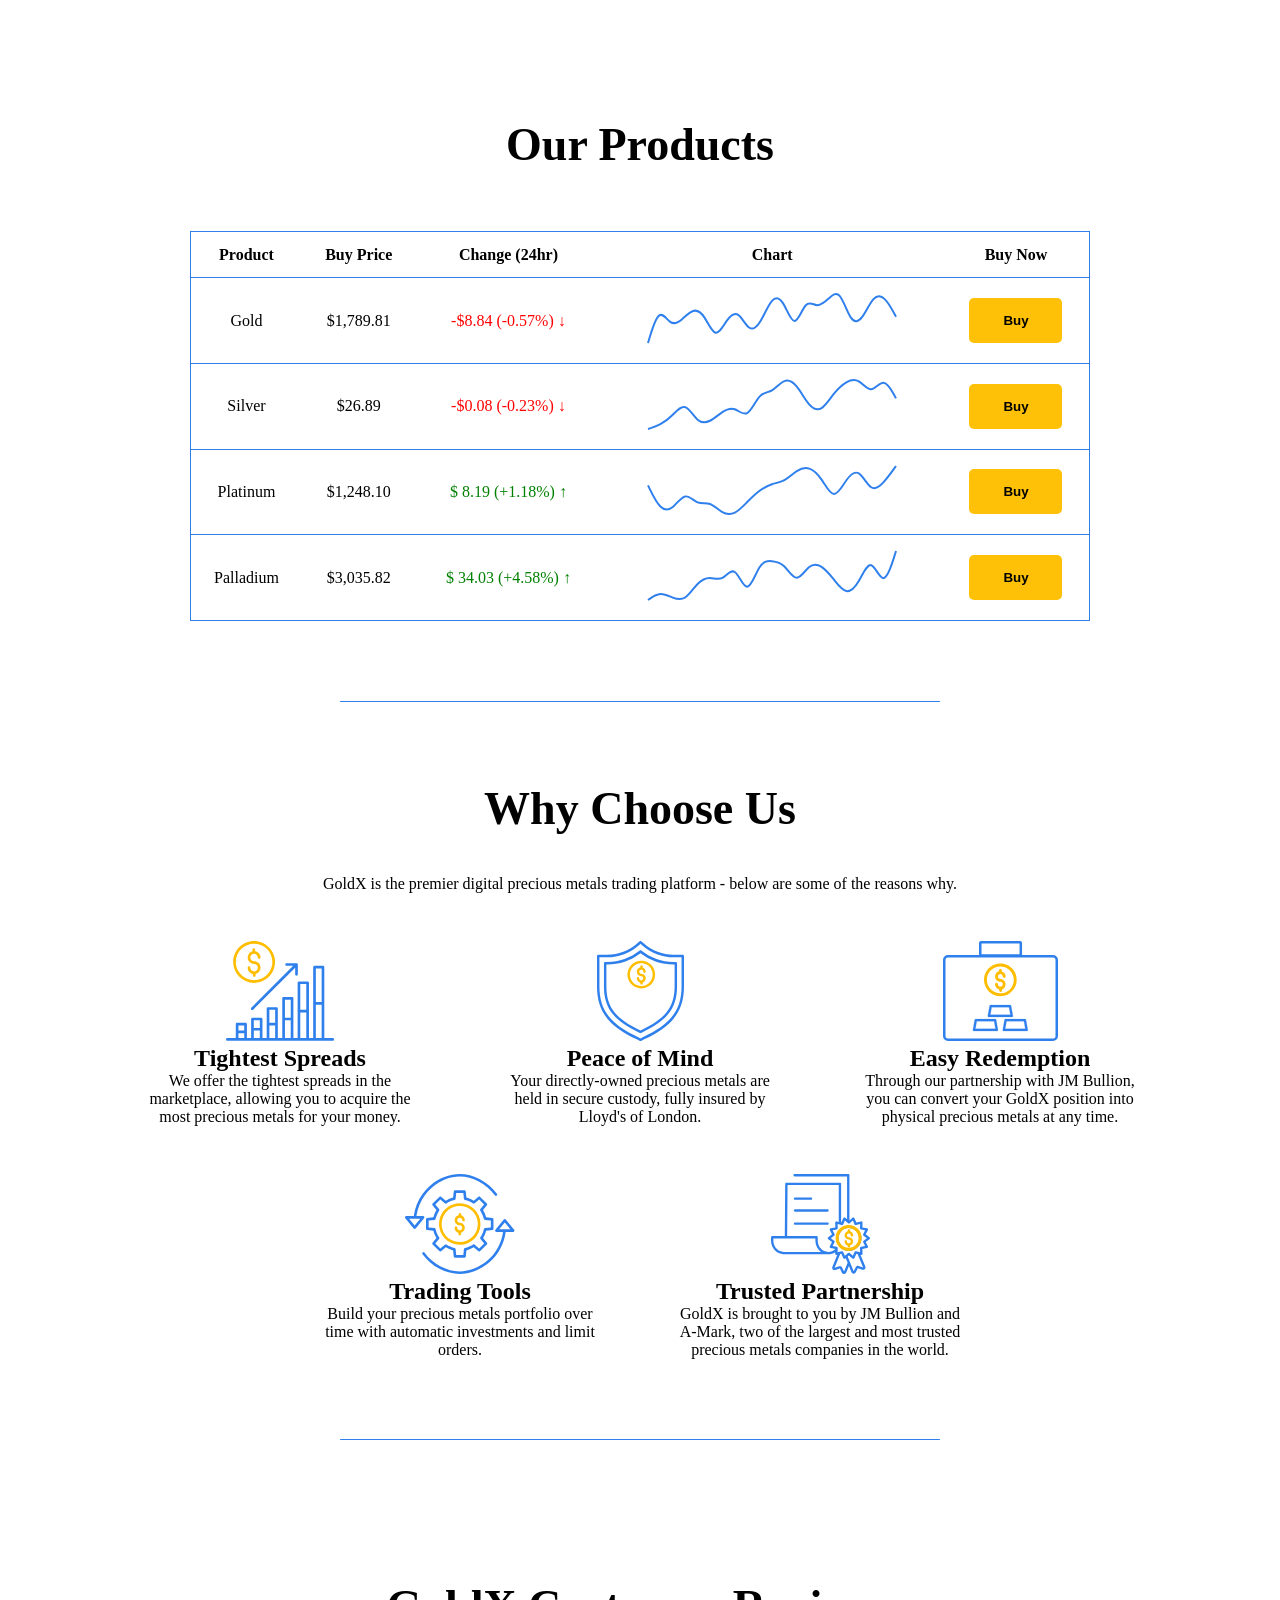
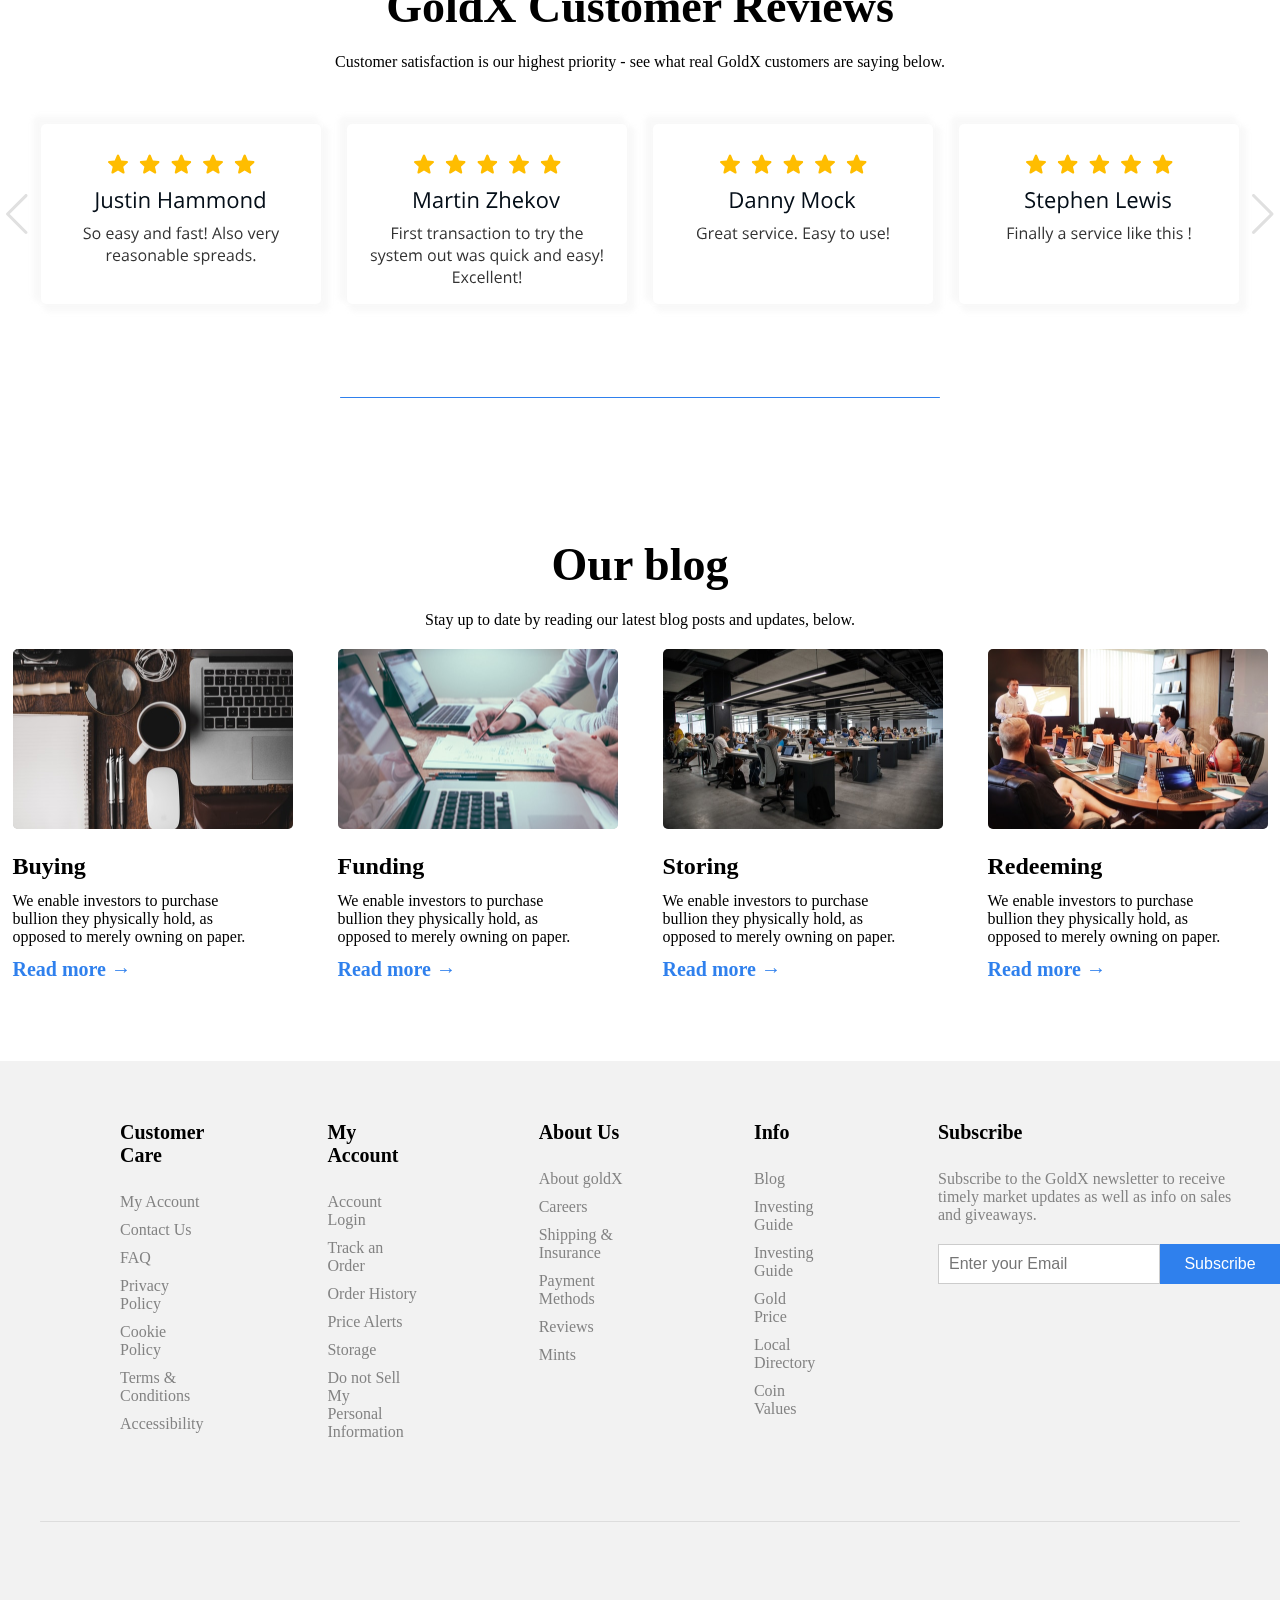
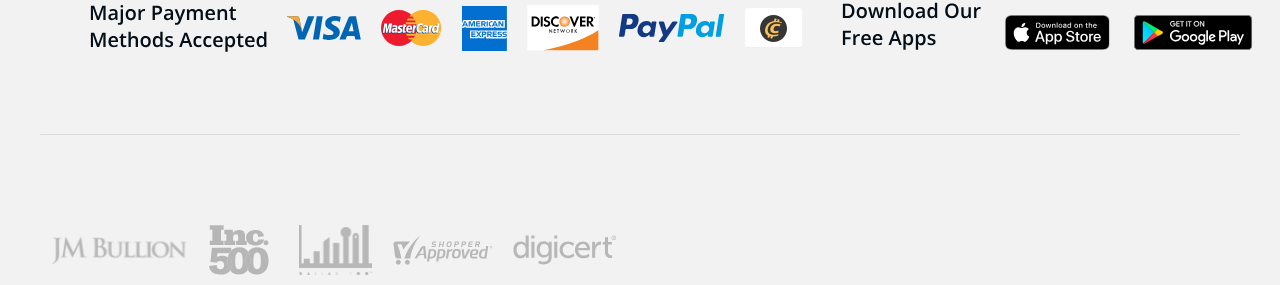
==== commit 650156aa: "visuals of the website done" ====
--- a/index.html
+++ b/index.html
@@ -1,314 +1,365 @@
 <!DOCTYPE html>
 <html lang="en">
+
 <head>
     <link rel="stylesheet" href=" style/style.css">
     <meta charset="UTF-8">
     <meta name="viewport" content="width=device-width, initial-scale=1.0">
     <title>GoldX</title>
 </head>
+
 <body>
     <header>
-    <div class="rectangle">
-        <span class="price">Live Spot Prices:</span>
-        <span class="price">Gold Ask: $1,789.81 <span class="down">$-8.89↓</span></span>
-        <span class="price">Silver Ask: $26.89 <span class="down">$-0.08↓</span></span>
-        <span class="price">Platinum Ask: $1,248.10 <span class="up">$8.19↑</span></span>
-        <span class="price">Palladium Ask: $3,035.82 <span class="up">$34.03↑</span></span>
-    </div>
-</header>
+
+
+        <div class="rectangle">
+            <span class="price">Live Spot Prices:</span>
+            <span class="price">Gold Ask: $1,789.81 <span class="down">$-8.89↓</span></span>
+            <span class="price">Silver Ask: $26.89 <span class="down">$-0.08↓</span></span>
+            <span class="price">Platinum Ask: $1,248.10 <span class="up">$8.19↑</span></span>
+            <span class="price">Palladium Ask: $3,035.82 <span class="up">$34.03↑</span></span>
+        </div>
+    </header>
+
+ <div id="sss">
     <div class="navbar">
-       <img src="public/goldX.svg" class="logo">
+        <img src="public/goldX.svg" class="logo">
         <div class="nav-links">
-            <a href="#">How it Works</a>
-            <a href="#">Pricing</a>
-            <a href="#">Contact</a>
-            <a href="#">Other</a>
+            <a href="#"><span class="col">How it Works</a></span>
+            <a href="#"><span class="col">Pricing</a></span>
+            <a href="#"><span class="col">Contact</a></span>
+            <a href="#"><span class="col">Other</a></span>
             <img src="public/Rectangle 2.png">
             <a href="#" class="login">Log in</a>
             <a href="#" class="register">Register</a>
+        </div>
     </div>
- </div>
- <main>
-    <div class="rect2">
-        <p class="premium">PREMIUM REDUCTION: Buy gold at 0.80% over spot and 2% for silver. Save over 80% compared to physical premium</span>
-    </div>
-    <div class="digital">
-        <div class="images">
-            <img src="public/iPhone 12 Pro - Light2323 1.png" class="ip1">
-            <img src="public/iPhone 12 Pro - Light 1.png" class="ip2">
-            <img src="public/iPhone 12 Pro - Light2222 1.png" class="ip3">
-            </div>
-    <h1>Precious Metals<br>Go Digital </h1> 
-    <div class="text">
-    <p>GoldX allows individual investment into securely stored gold and</p>
-    <p>silver at the lowest possible cost. Your free account allows you to</p>        
-    <p>trade precious metals 24/7, and through our partnership with JM</p>
-    <p>Bullion, redeem physical precious metals at any time.</p>
 </div>
-</div>
-<div class="getstarted">
-    <a href="#" class="star"><img src="public/Group 112.svg"></a>
-   <img src="public/apple 1.png" class="apple">
-   <img src="public/android-logo 1.png" class="android">
-</div>
-<div class="tekst">
-<p class="napis">Brought to you by:</p>
-<img src="public/image 4.svg" class="JM">
-<p class="plus">+</p>
-<img src="public/download (14) 1.svg" class="APM">
-</div> 
-</div>
-<img src="public/Rectangle 25.png" class="linia">
-</main>
-
-<section>
-    <div class="sekcja">
-    <h1 class="h1">Create your precious metals portfolio today</h1>
-    <p class="pp">GoldX offers a variety of features which make it the best place to trade precious metals</p>
-    <div class="column">
-        <div class="lewa">
-            <div class="inside">
-                <img src="public/Group 105.png" class="img1">
-                <div class="h">
-                    <h3>Build your portfolio</h3>
-                    <p>Buy and sell digital precious metals,<br>securely stored and insured.</p></p> 
-                </div>
-            </div>
-            <div class="inside">
-                <img src="public/Group 104.png" class="img2">
-                <div class="h2">
-                    <h3>Automatic Purchases</h3>
-                    <p>Build your portfolio with automated<br> purchases of any of our products.</p>
-                </div>
-            </div>
-            <div class="inside">
-                <img src="public/Group 102.png" class="img3">
-                <div class="h3">
-                    <h3>Physical Redemption</h3>
-                    <p>Convert your GoldX holdings into any <br>products sold by our partner, JM Bullion.</p>
-                </div>
-            </div>
-            <div class="inside">
-                <img src="public/Group 94.png" class="img4">
-                <div class="h4">
-                    <h3>Mobile Apps</h3>
-                    <p>Track your portfolio performance and trade <br>24/7 using the GoldX iOS and Android apps.</p>
-                </div>
-            </div>
-        </div>
-
-        <div class="prawa">
-            <img src="public/Screen Shot 2021-05-06 at 10.52 1.png" class="ss">
-        </div>
-</div>
-</div>
-<img src="public/Rectangle 30.png" class="kreska">
-</section>
-
-<produkty>
-    <div class="products"><h1>Our Products</h1></div>
-    <div class="kontener">
-    <table>
-        <tr>
-            <th>Product</th>
-            <th>Buy Price</th>
-            <th>Change (24hr)</th>
-            <th>Chart</th>
-            <th>Buy Now</th>
-        </tr>
-        <tr>
-            <td>Gold</td>
-            <td>$1,789.81</td>
-            <td class="dol">-$8.84 (-0.57%) ↓</td>
-            <td><img src="public/Vector.svg" class="wektor"></td>
-            <td><button class="buybtn">Buy</button></td>
-        </tr>
-        <tr>
-            <td>Silver</td>
-            <td>$26.89</td>
-            <td class="dol">-$0.08 (-0.23%) ↓</td>
-            <td><img src="public/Vector (1).svg" class="wektor1"></td>
-            <td><button class="buybtn">Buy</button></td>
-        </tr>
-        <tr>
-            <td>Platinum</td>
-            <td>$1,248.10</td>
-            <td class="gora">$ 8.19 (+1.18%) ↑</td>
-            <td><img src="public/Vector (2).svg" class="wektor2"></td>
-            <td><button class="buybtn">Buy</button></td>
-        </tr>
-        <tr>
-            <td>Palladium</td>
-            <td>$3,035.82</td>
-            <td class="gora">$ 34.03 (+4.58%) ↑</td>
-            <td><img src="public/Vector (3).svg" class="wektor3"></td>
-            <td><button class="buybtn">Buy</button></td>
-        </tr>
-    </table>
-</div>
-</produkty>
-<img src="public/Rectangle 25.png" class="krecha">
-</div>
-<us>
-        <h1 class="why">Why Choose Us</h1>
-    <p class="opis">GoldX is the premier digital precious metals trading platform - below are some of the reasons why.</p>
-    <section id="ojciec">  
-    <div id="father">
-        <div class="child"><img src="public/Group 95.svg">
-        <h2>Tightest Spreads</h2>
-            <p>We offer the tightest spreads in the<br>
-             marketplace, allowing you to acquire the<br>
-              most precious metals for your money.</p>
-        </div>
-
-        <div class="child"><img src="public/Group 96.svg">
-            <h2>Peace of Mind</h2>
-            <p>Your directly-owned precious metals are<br>
-                 held in secure custody, fully insured by <br>
-                 Lloyd's of London.</p>
-            </div>
-
-            <div class="child"><img src="public/Group 103.svg">
-                <h2>Easy Redemption</h2>
-                <p>Through our partnership with JM Bullion, <br>
-                     you can convert your GoldX position into <br> 
-                     physical precious metals at any time.</p>
-                </div>
-
-                <div class="child"><img src="public/Group 39.svg">
-                    <h2>Trading Tools</h2>
-                    <p>Build your precious metals portfolio over<br>
-                         time with automatic investments and limit <br>
-                         orders.</p>
+    <main>
+
+
+
+        <div class="rect2">
+            <p class="premium">PREMIUM REDUCTION: Buy gold at 0.80% over spot and 2% for silver. Save over 80% compared
+                to physical premium</span>
+        </div>
+
+
+        <section id="pierwsza">
+            <div id="hhhh">
+                <div id="leftsec">
+                    <h1>Precious Metals<br>Go Digital </h1>
+                    <div class="text">
+                        <p>GoldX allows individual investment into securely stored gold and</p>
+                        <p>silver at the lowest possible cost. Your free account allows you to</p>
+                        <p>trade precious metals 24/7, and through our partnership with JM</p>
+                        <p>Bullion, redeem physical precious metals at any time.</p>
+                    </div>
+                    <div class="getstarted">
+                        <a href="#" class="star"><img src="public/Group 112.svg"></a>
+                        <img src="public/apple 1.png" class="apple">
+                        <img src="public/android-logo 1.png" class="android">
+                    </div>
+                    <div class="tekst">
+                        <p class="napis">Brought to you by:</p>
+                        <img src="public/image 4.svg" class="JM">
+                        <p class="plus">+</p>
+                        <img src="public/download (14) 1.svg" class="APM">
+                    </div>
+                </div>
+          
+
+
+            <div id="rightsec">
+                <div class="inright">
+                    <img src="public/Group 113.svg" id="phones">
+                </div>
+            </div>
+
+            </div>
+        </section>
+        <hr>
+
+        <section id="druga">
+            <div class="sekcja">
+                <h1 class="h1">Create your precious metals portfolio today</h1>
+                <p class="pp">GoldX offers a variety of features which make it the best place to trade precious metals
+                </p>
+                <div class="column">
+                    <div class="lewa">
+                        <div class="inside">
+                            <img src="public/Group 105.png" class="img1">
+                            <div class="h">
+                                <h3>Build your portfolio</h3>
+                                <p>Buy and sell digital precious metals,<br>securely stored and insured.</p>
+                                </p>
+                            </div>
+                        </div>
+                        <div class="inside">
+                            <img src="public/Group 104.png" class="img2">
+                            <div class="h2">
+                                <h3>Automatic Purchases</h3>
+                                <p>Build your portfolio with automated<br> purchases of any of our products.</p>
+                            </div>
+                        </div>
+                        <div class="inside">
+                            <img src="public/Group 102.png" class="img3">
+                            <div class="h3">
+                                <h3>Physical Redemption</h3>
+                                <p>Convert your GoldX holdings into any <br>products sold by our partner, JM Bullion.
+                                </p>
+                            </div>
+                        </div>
+                        <div class="inside">
+                            <img src="public/Group 94.png" class="img4">
+                            <div class="h4">
+                                <h3>Mobile Apps</h3>
+                                <p>Track your portfolio performance and trade <br>24/7 using the GoldX iOS and Android
+                                    apps.</p>
+                            </div>
+                        </div>
+                    </div>
+
+                    <div class="prawa">
+                        <img src="public/Screen Shot 2021-05-06 at 10.52 1.png" class="ss">
+                    </div>
+                </div>
+            </div>
+        </section>
+        <hr>
+        <div class="products">
+            <h1>Our Products</h1>
+        </div>
+        <section id="trzecia">
+            <div class="kontener">
+                <table>
+                    <tr>
+                        <th>Product</th>
+                        <th>Buy Price</th>
+                        <th>Change (24hr)</th>
+                        <th>Chart</th>
+                        <th>Buy Now</th>
+                    </tr>
+                    <tr>
+                        <td>Gold</td>
+                        <td>$1,789.81</td>
+                        <td class="dol">-$8.84 (-0.57%) ↓</td>
+                        <td><img src="public/Vector.svg" class="wektor"></td>
+                        <td><button class="buybtn">Buy</button></td>
+                    </tr>
+                    <tr>
+                        <td>Silver</td>
+                        <td>$26.89</td>
+                        <td class="dol">-$0.08 (-0.23%) ↓</td>
+                        <td><img src="public/Vector (1).svg" class="wektor1"></td>
+                        <td><button class="buybtn">Buy</button></td>
+                    </tr>
+                    <tr>
+                        <td>Platinum</td>
+                        <td>$1,248.10</td>
+                        <td class="gora">$ 8.19 (+1.18%) ↑</td>
+                        <td><img src="public/Vector (2).svg" class="wektor2"></td>
+                        <td><button class="buybtn">Buy</button></td>
+                    </tr>
+                    <tr>
+                        <td>Palladium</td>
+                        <td>$3,035.82</td>
+                        <td class="gora">$ 34.03 (+4.58%) ↑</td>
+                        <td><img src="public/Vector (3).svg" class="wektor3"></td>
+                        <td><button class="buybtn">Buy</button></td>
+                    </tr>
+                </table>
+            </div>
+        </section>
+        <hr>
+
+
+        <section id="czwarta">
+            <h1 class="why">Why Choose Us</h1>
+            <p class="opis">GoldX is the premier digital precious metals trading platform - below are some of the
+                reasons why.</p>
+            <section id="ojciec">
+                <div id="father">
+                    <div class="child"><img src="public/Group 95.svg">
+                        <h2>Tightest Spreads</h2>
+                        <p>We offer the tightest spreads in the<br>
+                            marketplace, allowing you to acquire the<br>
+                            most precious metals for your money.</p>
+                    </div>
+
+                    <div class="child"><img src="public/Group 96.svg">
+                        <h2>Peace of Mind</h2>
+                        <p>Your directly-owned precious metals are<br>
+                            held in secure custody, fully insured by <br>
+                            Lloyd's of London.</p>
+                    </div>
+
+                    <div class="child"><img src="public/Group 103.svg">
+                        <h2>Easy Redemption</h2>
+                        <p>Through our partnership with JM Bullion, <br>
+                            you can convert your GoldX position into <br>
+                            physical precious metals at any time.</p>
+                    </div>
+
+                    <div class="child"><img src="public/Group 39.svg">
+                        <h2>Trading Tools</h2>
+                        <p>Build your precious metals portfolio over<br>
+                            time with automatic investments and limit <br>
+                            orders.</p>
                     </div>
 
                     <div class="child"><img src="public/Group 99.svg">
                         <h2>Trusted Partnership</h2>
-                        <p>GoldX is brought to you by JM Bullion and<br
-                            >A-Mark, two of the largest and most trusted <br>
+                        <p>GoldX is brought to you by JM Bullion and<br>A-Mark, two of the largest and most trusted <br>
                             precious metals companies in the world.</p>
-                        </div>
-      </div>
+                    </div>
+                </div>
+            </section>
+        </section>
+        <hr>
+
+
+        <h1 class="review">GoldX Customer Reviews</h1>
+        <section id="piata">
+            <p class="satisfaction">Customer satisfaction is our highest priority - see what real GoldX customers are
+                saying below.</p>
+            <div id="customers">
+                <img src="public/Group.svg" class="crossl">
+                <img src="public/Group 128.svg" class="one">
+                <img src="public/Group 127.svg" class="two">
+                <img src="public/Group 126.svg" class="three">
+                <img src="public/Group 125.svg" class="four">
+                <img src="public/Group (1).svg" class="crossr">
+            </div>
+        </section>
+        <hr>
+        <section id="szosta">
+            <h1 class="blg">Our blog</h1>
+            <p class="date">Stay up to date by reading our latest blog posts and updates, below.</p>
+            <section id="blog">
+                <div id="outside">
+                    <div class="in"><img src="public/Rectangle 15.svg">
+                        <h2>Buying</h2>
+                        <p>We enable investors to purchase<br>
+                            bullion they physically hold, as<br>
+                            opposed to merely owning on paper.</p>
+                        <p class="more">Read more →</p>
+                    </div>
+
+                    <div class="in"><img src="public/Rectangle 16.svg">
+                        <h2>Funding</h2>
+                        <p>We enable investors to purchase<br>
+                            bullion they physically hold, as<br>
+                            opposed to merely owning on paper.</p>
+                        <p class="more">Read more →</p>
+                    </div>
+
+                    <div class="in"><img src="public/Rectangle 17.svg">
+                        <h2>Storing</h2>
+                        <p>We enable investors to purchase<br>
+                            bullion they physically hold, as<br>
+                            opposed to merely owning on paper.</p>
+                        <p class="more">Read more →</p>
+                    </div>
+
+                    <div class="in"><img src="public/Rectangle 18.svg">
+                        <h2>Redeeming</h2>
+                        <p>We enable investors to purchase<br>
+                            bullion they physically hold, as<br>
+                            opposed to merely owning on paper.</p>
+                        <p class="more">Read more →</p>
+                    </div>
+                </div>
+            </section>
+
+    </main>
+
+    <section id="footer">
+        <div class="prostokat">
+            <div class="foot">
+                <h3>Customer Care</h3>
+                <a href="#">My Account</a>
+                <a href="#">Contact Us</a>
+                <a href="#">FAQ</a>
+                <a href="#">Privacy Policy</a>
+                <a href="#">Cookie Policy</a>
+                <a href="#">Terms & Conditions</a>
+                <a href="#">Accessibility</a>
+            </div>
+
+
+            <div class="foot">
+                <h3>My Account</h3>
+                <a href="#">Account Login</a>
+                <a href="#">Track an Order</a>
+                <a href="#">Order History</a>
+                <a href="#">Price Alerts</a>
+                <a href="#">Storage</a>
+                <a href="#">Do not Sell My<br>
+                    Personal Information</a>
+            </div>
+
+            <div class="foot">
+                <h3>About Us</h3>
+                <a href="#">About goldX</a>
+                <a href="#">Careers</a>
+                <a href="#">Shipping & Insurance</a>
+                <a href="#">Payment Methods</a>
+                <a href="#">Reviews</a>
+                <a href="#">Mints</a>
+            </div>
+
+            <div class="foot">
+                <h3>Info</h3>
+                <a href="#">Blog</a>
+                <a href="#">Investing Guide</a>
+                <a href="#">Investing Guide</a>
+                <a href="#">Gold Price</a>
+                <a href="#">Local Directory</a>
+                <a href="#">Coin Values</a>
+            </div>
+
+
+            <div class="foot">
+                <h3>Subscribe</h3>
+                <a href="#">Subscribe to the GoldX newsletter to receive<br>
+                    timely market updates as well as info on sales<br>
+                    and giveaways.</a>
+                <form id="form">
+                    <input type="email" placeholder="Enter your Email" required>
+                    <button type="submit">Subscribe</button>
+                </form>
+                
+            </div>
+
+
+        </div>
+        <hr id="dolny">
+            <div class="p1">
+            <img src="public/Major Payment Methods Accepted.svg" class="method">
+            <img src="public/Group (2).svg" class="method">
+            <img src="public/Group (3).svg" class="method">
+            <img src="public/American Express 1.svg" class="method">
+            <img src="public/Layer 2.svg" class="method">
+            <img src="public/Group (4).svg" class="method">
+            <img src="public/image 1.svg" class="method">
+            <div id="pr">
+                <img src="public/Download Our Free Apps.svg" class="free">
+                <img src="public/download (9) 1.svg" class="free">
+                <img src="public/google-play-badge 1.svg" class="free">
+            </div>
+        
+        </div>
+    </div>
+    <hr id="dolny">
+        <div class="partners">
+        <img src="public/image 4 (1).svg">
+        <img src="public/inc-500-seeklogo.com 1.svg">
+        <img src="public/image 3.svg">
+        <img src="public/Shopper Approved Logo 1.svg">
+        <img src="public/download (10) 1.svg">
+</div>
     </section>
-</us>
-<img src="public/Rectangle 25.png" class="rec25">
-
-<section id="reviews">
-    <h1 class="review">GoldX Customer Reviews</h1>
-    <p class="satisfaction">Customer satisfaction is our highest priority - see what real GoldX customers are saying below.</p>
-    <div id="customers">
-        <img src="public/Group.svg" class="crossl">
-        <img src="public/Group 128.svg" class="one">
-        <img src="public/Group 127.svg" class="two">
-        <img src="public/Group 126.svg" class="three">
-        <img src="public/Group 125.svg" class="four">        
-        <img src="public/Group (1).svg" class="crossr">
-    </div>
-</section>
-
-<img src="public/Rectangle 25.png" class="rect26">
-
-<h1 class="blg">Our blog</h1>
-    <p class="date">Stay up to date by reading our latest blog posts and updates, below.</p>
-<section id="blog">
-    <div id="outside">
-        <div class="in"><img src="public/Rectangle 15.svg">
-        <h2>Buying</h2>
-        <p>We enable investors to purchase<br>
-             bullion they physically hold, as<br>
-              opposed to merely owning on paper.</p>
-              <p class="more">Read more →</p>
-        </div>
-
-        <div class="in"><img src="public/Rectangle 16.svg">
-            <h2>Funding</h2>
-            <p>We enable investors to purchase<br>
-                 bullion they physically hold, as<br>
-                  opposed to merely owning on paper.</p>
-                  <p class="more">Read more →</p>
-            </div>
-
-            <div class="in"><img src="public/Rectangle 17.svg">
-                <h2>Storing</h2>
-                <p>We enable investors to purchase<br>
-                     bullion they physically hold, as<br>
-                      opposed to merely owning on paper.</p>
-                      <p class="more">Read more →</p>
-                </div>
-
-                <div class="in"><img src="public/Rectangle 18.svg">
-                    <h2>Redeeming</h2>
-                    <p>We enable investors to purchase<br>
-                         bullion they physically hold, as<br>
-                          opposed to merely owning on paper.</p>
-                          <p class="more">Read more →</p>
-                    </div>
-    </div>
-
-</section>
-
-
-
-<section id="footer">
-    <div class="prostokat">
-        <div class="foot">
-         <h3>Customer Care</h3>
-         <a href="#">My Account</a>
-         <a href="#">Contact Us</a>
-         <a href="#">FAQ</a>
-         <a href="#">Privacy Policy</a>
-         <a href="#">Cookie Policy</a>
-         <a href="#">Terms & Conditions</a>
-         <a href="#">Accessibility</a>
-</div>
-
-
-    <div class="foot">
-        <h3>My Account</h3>
-        <a href="#">Account Login</a>
-        <a href="#">Track an Order</a>
-        <a href="#">Order History</a>
-        <a href="#">Price Alerts</a>
-        <a href="#">Storage</a>
-        <a href="#">Do not Sell My<br>
-            Personal Information</a>
-   </div>
-
-   <div class="foot">
-        <h3>About Us</h3>
-        <a href="#">About goldX</a>
-        <a href="#">Careers</a>
-        <a href="#">Shipping & Insurance</a>
-        <a href="#">Payment Methods</a>
-        <a href="#">Reviews</a>
-        <a href="#">Mints</a>
-    </div>
-
-    <div class="foot">
-        <h3>Info</h3>
-        <a href="#">Blog</a>
-        <a href="#">Investing Guide</a>
-        <a href="#">Investing Guide</a>
-        <a href="#">Gold Price</a>
-        <a href="#">Local Directory</a>
-        <a href="#">Coin Values</a>
-    </div>
-    
-
-    <div class="foot">
-        <h3>Subscribe</h3>
-        <a href="#">Subscribe to the GoldX newsletter to receive<br>
-             timely market updates as well as info on sales<br>
-              and giveaways.</a>
-              <form class="form">
-                <input type="email" placeholder="Enter your Email" required>
-                <button type="submit">Subscribe</button>
-              </form>
-    </div>
-    </div>
-    <div class="separator"></div>
-</div>
-</section>
-    <div class="payment"></div>
 </body>
+
 </html>
--- a/style/style.css
+++ b/style/style.css
@@ -9,7 +9,6 @@
 
 .rectangle{
     position: relative;
-    padding-top:-20px;
     height: 40px;
     width: 100%;
     background-color: #D4F1F4;
@@ -78,7 +77,17 @@
     display: flex;
     align-items: center;
 }
-.digital{
+#leftsec h1{
+    padding-top: 30px;
+    font-size: 46px;
+}
+#leftsec{
+    width: 50%;
+    display: flex;
+    flex-direction: column;
+
+}
+.inleft{
     position: relative;
     font-weight: bold;
     font-family:Ninova;
@@ -92,26 +101,11 @@
     font-weight: lighter;
     padding-top: 20px;
 }
-.images{
-    padding-top: 10px;
-    float: right;
-    padding-right: 80px;
-    display: flex;
-}
 .getstarted{
     position: relative;
-    padding-left: 70px;
     padding-top:40px;
     display: flex;
     align-items: center;
-}
-.ip1{
-    height: 328px;
-    padding-top: 40px;
-}
-.ip3{
-    height: 328px;
-    padding-top: 40px;
 }
 .star{
     height: 60px;
@@ -129,11 +123,12 @@
 }
 .napis{
     font-size: 20px;
-    padding-left: 70px;
     padding-top: 10px;
+    font-weight: lighter;
     align-items: center;
     
 }
+
 .tekst{
     position: relative;
     align-items: center;
@@ -152,11 +147,40 @@
     padding-top: 10px;
 
 }
-.linia{
-    padding-left:450px;
-    padding-top: 60px;
+.rightsec{
+    max-width: 50%;
+}
+.inright{
+    float: right;
+}
+#phones{
+    padding-top: 30px;
+}
+#pierwsza{
+    display: flex;  
+    margin: auto; 
+    justify-content: center;
+}
+#hhhh{
+    display: flex;
+    
+}
+hr{
+    border-radius: 5px;
+    border: none;
+    background-color: #2F80ED;
+    margin: auto;
+    height: 1px;
     width: 600px;
-}
+    margin-top: 80px;
+    margin-bottom: 80px;
+}
+#druga{
+    display: flex;
+    justify-content: center;
+}
+
+
 .h1{
     text-align: center;
     font-size: 46px;
@@ -225,11 +249,7 @@
 .inside .h4{
     margin-left: 15px;
 }
-.kreska{
-    padding-left:450px;
-    padding-top: 60px;
-    width: 600px;
-}
+
 .products h1{
    text-align: center;
     font-size: 46px;
@@ -248,10 +268,10 @@
     width: 250px;
 }
 .kontener{
+    display: flex;
+    align-items: center;
+    justify-content: center;
     padding-top: 40px;
-    padding-left: 300px;
-    display: flex;
-    align-items: center;
     
 }
 table{
@@ -261,8 +281,6 @@
     border-collapse:collapse;
     margin-top: 20px;
     border: 1px solid #2F80ED;
-
-    
 }
 th, td{
     padding: 12px;
@@ -288,13 +306,7 @@
 .gora{
     color: green;
 }
-.krecha{
-
-    padding-left: 450px;
-    width: 600px;
-    padding-top: 80px;
-   
-}
+
 .why{
     text-align: center;
     font-size: 46px;
@@ -326,11 +338,7 @@
     justify-content: center;
     align-items: center;
 }
-.rec25{
-    padding-top: 80px;
-    padding-left: 450px;
-    width: 600px;
-}
+
 .review{
     text-align: center;
     padding-top: 60px;
@@ -344,13 +352,8 @@
 #customers{
     display: flex;
     align-items: center;
-    padding-left: 130px;
+    justify-content: center;
     padding-top: 40px;
-}
-.rect26{
-    padding-top: 80px;
-    padding-left: 450px;
-    width: 600px;
 }
 .blg{
     text-align: center;
@@ -385,14 +388,10 @@
     padding-bottom: 12px;
 }
 .prostokat{
-    position: relative;
-    background-color: #f2f2f2;
-    height: 603px;
+    display:flex;
+    justify-content: center;
     width: 100%;
     margin-top: 80px;
-    display:flex;
-    
-
 }
 .prostokat h3{
     font-size: 20px;
@@ -423,19 +422,19 @@
     outline: none;
     background-color: #2F80ED;
 }
-.form{
+#form{
     display: flex;
     margin-top: 20px;
     padding-left: 120px;
 }
-.form input[type="email"]{
+#form input[type="email"]{
     flex: 1;
     padding: 10px;
     font-size: 16px;
     border: 1px solid #ccc;
 
 }
-.form button{
+#form button{
     width: 120px;
     background-color: #2F80ED;
     color: #fff;
@@ -444,23 +443,61 @@
     font-size: 16px;
    
 }
-.form button:hover{
+#form button:hover{
     background-color: #2F80ED;
 }
-.separator{
-    width: 900px;
-    height: 1px;
+#dolna{
     background-color: #DDDDDD;
-    margin: 20px auto;
-
-}
-
-
-
-
-
-
-
+    display: flex;
+    align-items: center;
+    margin:auto;
+}
+.foot{
+    justify-content: center;
+}
+#footer{
+    background-color: #f2f2f2;
+
+
+}
+#dolny{
+    background-color: #DDDDDD;
+    width: 1200px;
+}
+.p1{
+    display: flex;
+    justify-content: flex-start;
+    align-items: center;
+    max-width: 1300px;
+    margin-left: auto;
+    margin-right: auto;
+    margin-left: auto;
+    margin-right: auto;
+    gap: 20px;
+    padding-left: 90px;
+}
+#pr .free{
+    margin-left: 20px;
+}
+.com{
+    max-width: 50%;
+    align-items: center;
+    display: flex;
+    margin-bottom: 40px;
+}
+.partners{
+    display: flex;
+    justify-content: flex-start;
+    align-items: center;
+    flex-wrap: wrap;
+    max-width: 1200px;
+    margin-left: auto;
+    margin-right: auto;
+}
+.partners img{
+    margin: 10px;
+    
+}
 
 
 
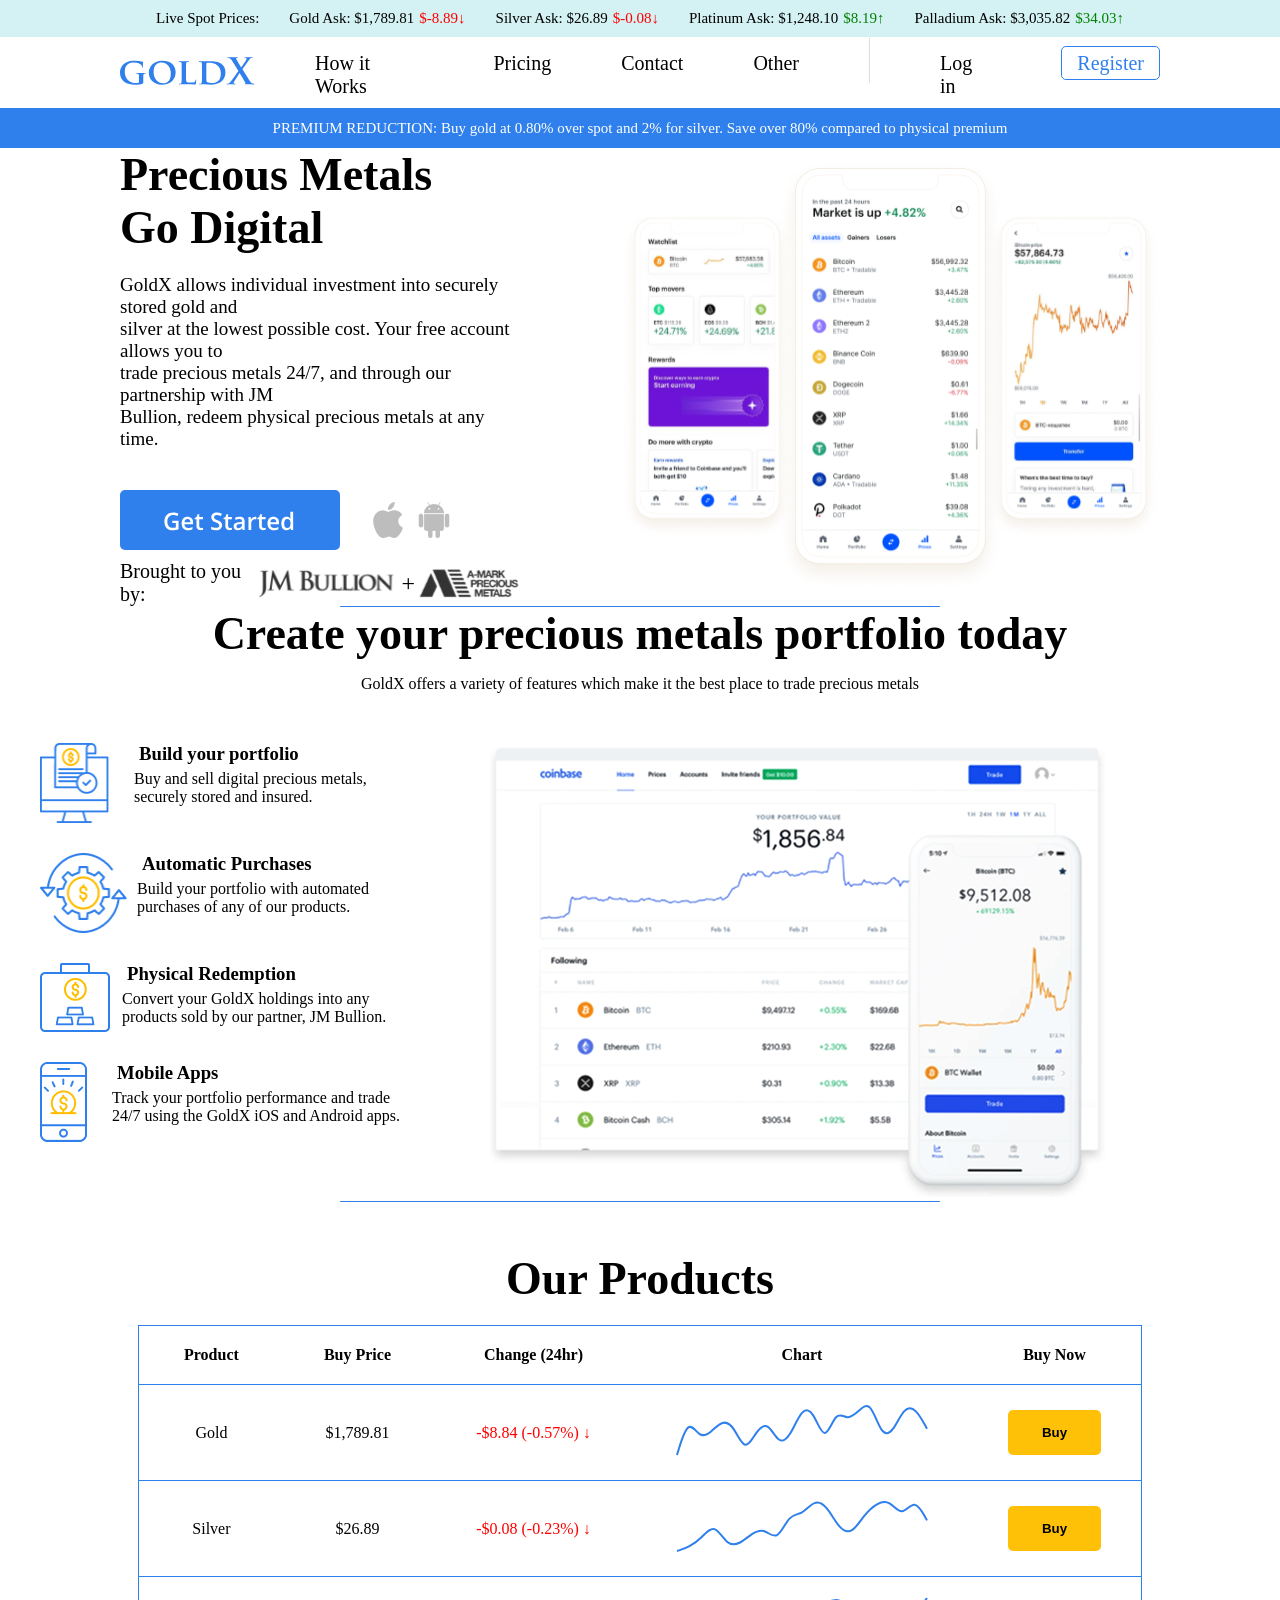
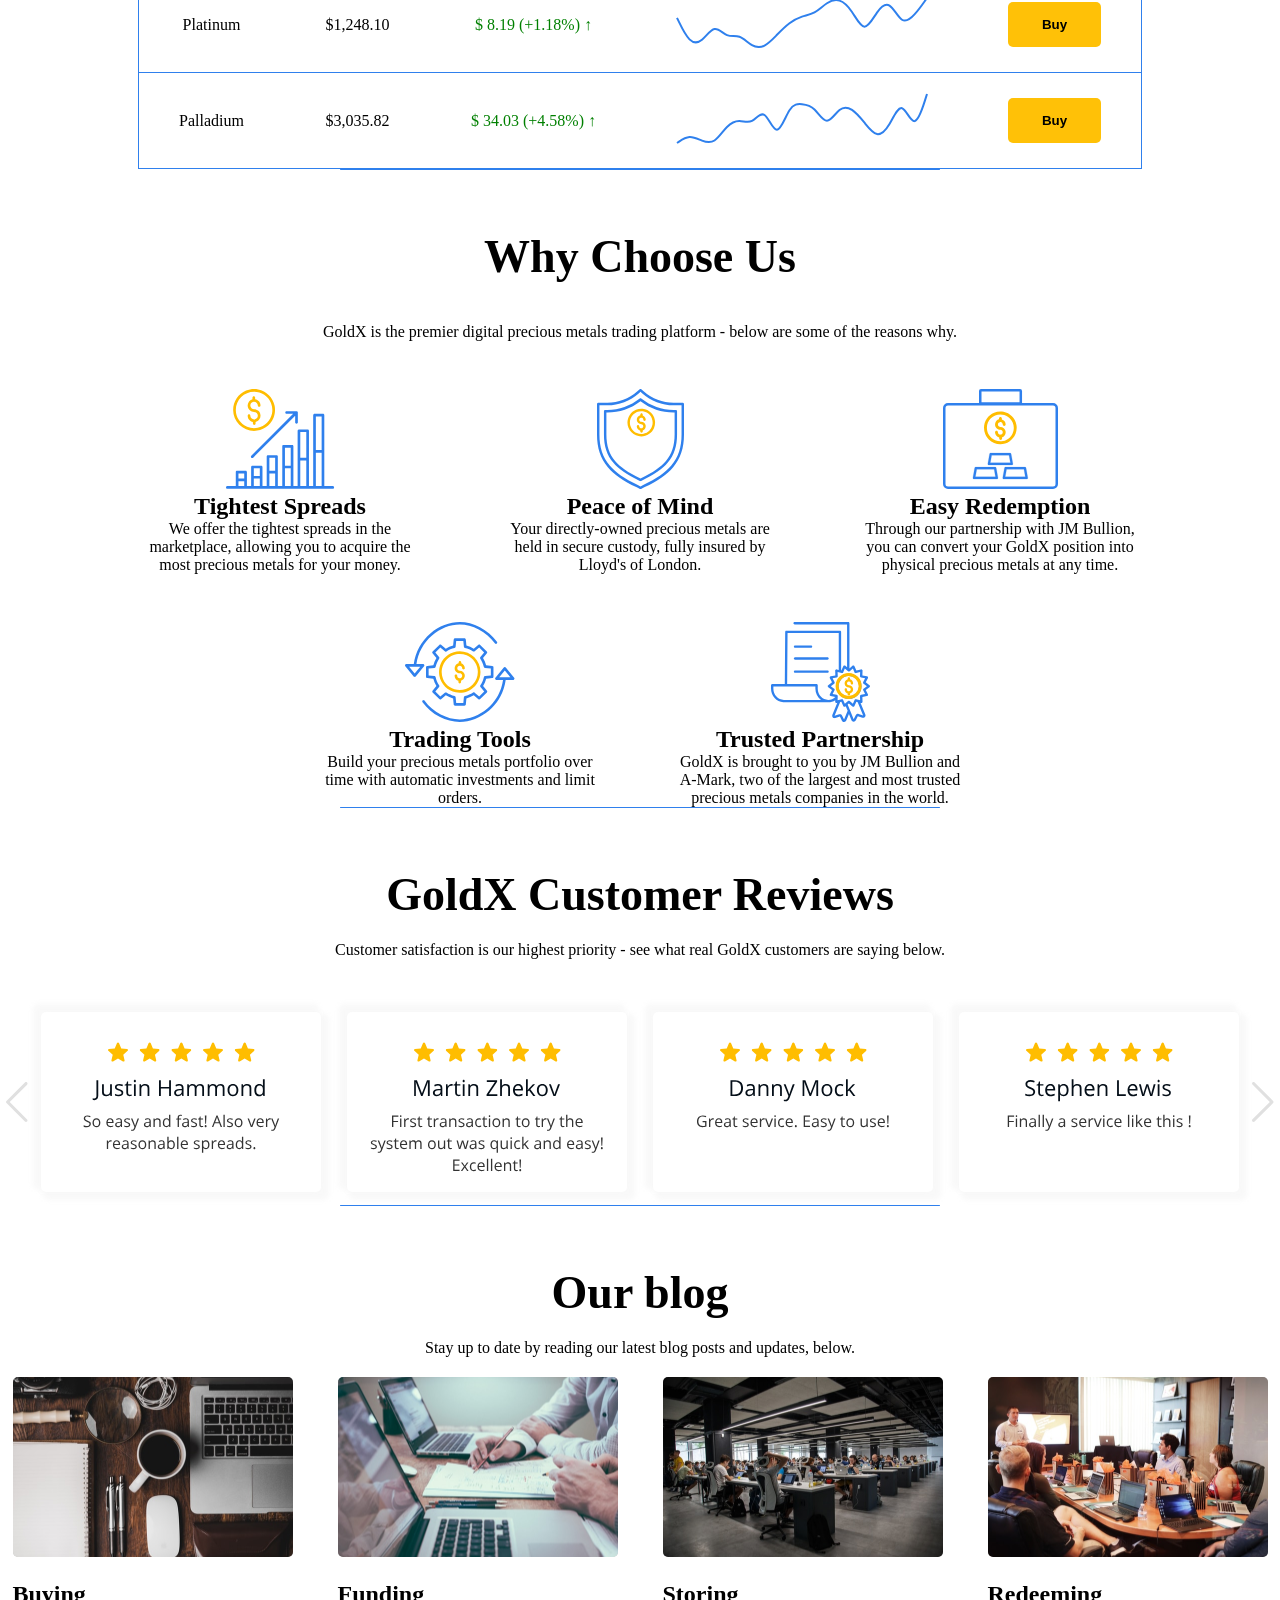
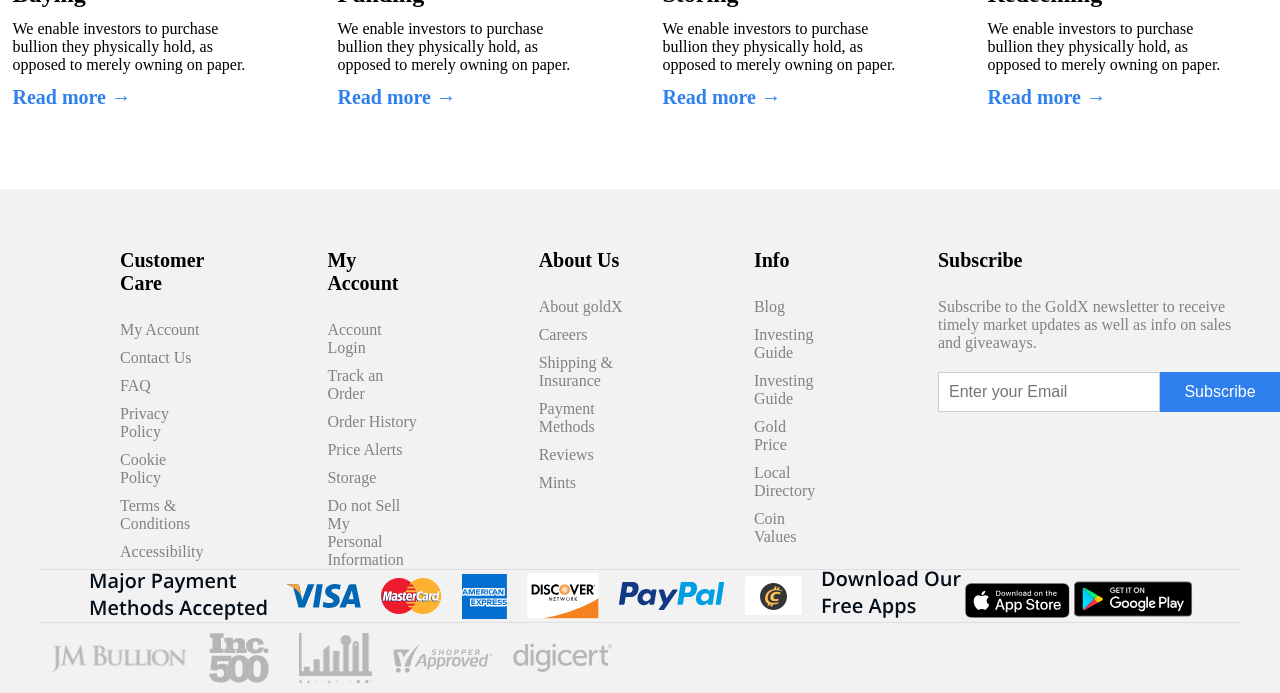
==== commit 046b8ed9: "all visusal are done and responsiveness as well" ====
--- a/index.html
+++ b/index.html
@@ -9,44 +9,49 @@
 </head>
 
 <body>
-    <header>
-
-
-        <div class="rectangle">
-            <span class="price">Live Spot Prices:</span>
-            <span class="price">Gold Ask: $1,789.81 <span class="down">$-8.89↓</span></span>
-            <span class="price">Silver Ask: $26.89 <span class="down">$-0.08↓</span></span>
-            <span class="price">Platinum Ask: $1,248.10 <span class="up">$8.19↑</span></span>
-            <span class="price">Palladium Ask: $3,035.82 <span class="up">$34.03↑</span></span>
-        </div>
-    </header>
-
- <div id="sss">
-    <div class="navbar">
-        <img src="public/goldX.svg" class="logo">
-        <div class="nav-links">
-            <a href="#"><span class="col">How it Works</a></span>
-            <a href="#"><span class="col">Pricing</a></span>
-            <a href="#"><span class="col">Contact</a></span>
-            <a href="#"><span class="col">Other</a></span>
-            <img src="public/Rectangle 2.png">
-            <a href="#" class="login">Log in</a>
-            <a href="#" class="register">Register</a>
+   <header>
+    <div class="header__">
+        <div class="header__spot">
+            <p class="header__price">Live Spot Prices: </p>
+            <p class="header__price"><span>Gold Ask: $1,789.81<span class="rectangle__down">$-8.89↓</span></span></p>
+            <p class="header__price"><span>Silver Ask: $26.89<span class="rectangle__down">$-0.08↓</span></span></p>
+            <p class="header__price"><span>Platinum Ask: $1,248.10<span class="rectangle__up">$8.19↑</span></span></p>
+            <p class="header__price"><span>Palladium Ask: $3,035.82<span class="rectangle__up">$34.03↑</span></span></p>
         </div>
     </div>
-</div>
+   </header>
+   
+
+   <nav>
+    <upper>
+    <div class="navigation__">
+        <div class="logo">
+            <img src="public/goldX.svg" width="137px" height="28px" loading="lazy" class="image">
+        </div>
+        <div class="nav">
+            <a href="#"><span class="btn">How it Works</a></span>
+            <a href="#"><span class="btn">Pricing</a></span>
+            <a href="#"><span class="btn">Contact</a></span>
+            <a href="#"><span class="btn">Other</a></span>
+            <img src="public/Rectangle 2.png" height="45px" width="1px" loading="lazy" class="pionowa">
+            <a href="#"><span class="btn">Log in</a></span>
+            <a href="#"><span class="navRegister">Register</a></span>
+        </div>
+    </div>
+</upper>
     <main>
 
 
 
-        <div class="rect2">
-            <p class="premium">PREMIUM REDUCTION: Buy gold at 0.80% over spot and 2% for silver. Save over 80% compared
-                to physical premium</span>
-        </div>
-
+        <div class="rect2__">
+            <p class="rect2__premium">PREMIUM REDUCTION: Buy gold at 0.80% over spot and 2% for silver. Save over 80% compared
+                to physical premium</p>
+        </div>
+
+    </nav>
 
         <section id="pierwsza">
-            <div id="hhhh">
+            <div class="intro__">
                 <div id="leftsec">
                     <h1>Precious Metals<br>Go Digital </h1>
                     <div class="text">
@@ -55,24 +60,24 @@
                         <p>trade precious metals 24/7, and through our partnership with JM</p>
                         <p>Bullion, redeem physical precious metals at any time.</p>
                     </div>
-                    <div class="getstarted">
-                        <a href="#" class="star"><img src="public/Group 112.svg"></a>
-                        <img src="public/apple 1.png" class="apple">
-                        <img src="public/android-logo 1.png" class="android">
-                    </div>
-                    <div class="tekst">
-                        <p class="napis">Brought to you by:</p>
-                        <img src="public/image 4.svg" class="JM">
+                    <div class="getstarted__">
+                        <a href="#" class="getstarted__button"><img src="public/Group 112.svg" width="220px" height="60px" loading="lazy"></a>
+                        <img src="public/apple 1.png" width="36px" height="36px" loading="lazy" class="apple">
+                        <img src="public/android-logo 1.png" width="36px" height="36px" loading="lazy" class="android">
+                    </div>
+                    <div class="provide__">
+                        <p class="provide__by">Brought to you by:</p>
+                        <img src="public/image 4.svg" width="139px" height="30px" loading="lazy" class="provide__JM">
                         <p class="plus">+</p>
-                        <img src="public/download (14) 1.svg" class="APM">
+                        <img src="public/download (14) 1.svg" width="106px" height="35px" loading="lazy" class="provide__APM">
                     </div>
                 </div>
           
 
 
             <div id="rightsec">
-                <div class="inright">
-                    <img src="public/Group 113.svg" id="phones">
+                <div class="inright__">
+                    <img src="public/Group 113.svg" width="539px" height="433px" loading="lazy" class="inright__phones">
                 </div>
             </div>
 
@@ -88,7 +93,7 @@
                 <div class="column">
                     <div class="lewa">
                         <div class="inside">
-                            <img src="public/Group 105.png" class="img1">
+                            <img src="public/Group 105.png" width="70px" height="80px" loading="lazy" class="img1">
                             <div class="h">
                                 <h3>Build your portfolio</h3>
                                 <p>Buy and sell digital precious metals,<br>securely stored and insured.</p>
@@ -96,14 +101,14 @@
                             </div>
                         </div>
                         <div class="inside">
-                            <img src="public/Group 104.png" class="img2">
+                            <img src="public/Group 104.png" width="88px" height="80px" loading="lazy" class="img2">
                             <div class="h2">
                                 <h3>Automatic Purchases</h3>
                                 <p>Build your portfolio with automated<br> purchases of any of our products.</p>
                             </div>
                         </div>
                         <div class="inside">
-                            <img src="public/Group 102.png" class="img3">
+                            <img src="public/Group 102.png" width="70px" height="69px" loading="lazy" class="img3">
                             <div class="h3">
                                 <h3>Physical Redemption</h3>
                                 <p>Convert your GoldX holdings into any <br>products sold by our partner, JM Bullion.
@@ -111,7 +116,7 @@
                             </div>
                         </div>
                         <div class="inside">
-                            <img src="public/Group 94.png" class="img4">
+                            <img src="public/Group 94.png" width="47px" height="80px" class="img4">
                             <div class="h4">
                                 <h3>Mobile Apps</h3>
                                 <p>Track your portfolio performance and trade <br>24/7 using the GoldX iOS and Android
@@ -121,7 +126,7 @@
                     </div>
 
                     <div class="prawa">
-                        <img src="public/Screen Shot 2021-05-06 at 10.52 1.png" class="ss">
+                        <img src="public/Screen Shot 2021-05-06 at 10.52 1.png" width="619px" height="454px" loading="lazy" class="ss">
                     </div>
                 </div>
             </div>
@@ -131,7 +136,7 @@
             <h1>Our Products</h1>
         </div>
         <section id="trzecia">
-            <div class="kontener">
+            <div class="kontener__">
                 <table>
                     <tr>
                         <th>Product</th>
@@ -144,29 +149,29 @@
                         <td>Gold</td>
                         <td>$1,789.81</td>
                         <td class="dol">-$8.84 (-0.57%) ↓</td>
-                        <td><img src="public/Vector.svg" class="wektor"></td>
-                        <td><button class="buybtn">Buy</button></td>
+                        <td><img src="public/Vector.svg" width="252px" height="51px" loading="lazy" class="kontener__wektor"></td>
+                        <td><button class="kontener__buybtn">Buy</button></td>
                     </tr>
                     <tr>
                         <td>Silver</td>
                         <td>$26.89</td>
                         <td class="dol">-$0.08 (-0.23%) ↓</td>
-                        <td><img src="public/Vector (1).svg" class="wektor1"></td>
-                        <td><button class="buybtn">Buy</button></td>
+                        <td><img src="public/Vector (1).svg"  width="252px" height="51px" loading="lazy" class="kontener__wektor1"></td>
+                        <td><button class="kontener__buybtn">Buy</button></td>
                     </tr>
                     <tr>
                         <td>Platinum</td>
                         <td>$1,248.10</td>
                         <td class="gora">$ 8.19 (+1.18%) ↑</td>
-                        <td><img src="public/Vector (2).svg" class="wektor2"></td>
-                        <td><button class="buybtn">Buy</button></td>
+                        <td><img src="public/Vector (2).svg"  width="252px" height="51px" loading="lazy" class="kontener__wektor2"></td>
+                        <td><button class="kontener__buybtn">Buy</button></td>
                     </tr>
                     <tr>
                         <td>Palladium</td>
                         <td>$3,035.82</td>
                         <td class="gora">$ 34.03 (+4.58%) ↑</td>
-                        <td><img src="public/Vector (3).svg" class="wektor3"></td>
-                        <td><button class="buybtn">Buy</button></td>
+                        <td><img src="public/Vector (3).svg"  width="252px" height="51px" loading="lazy" class="kontener__wektor3"></td>
+                        <td><button class="kontener__buybtn">Buy</button></td>
                     </tr>
                 </table>
             </div>
@@ -180,35 +185,35 @@
                 reasons why.</p>
             <section id="ojciec">
                 <div id="father">
-                    <div class="child"><img src="public/Group 95.svg">
+                    <div class="child"><img src="public/Group 95.svg" width="109px" height="100px" loading="lazy">
                         <h2>Tightest Spreads</h2>
                         <p>We offer the tightest spreads in the<br>
                             marketplace, allowing you to acquire the<br>
                             most precious metals for your money.</p>
                     </div>
 
-                    <div class="child"><img src="public/Group 96.svg">
+                    <div class="child"><img src="public/Group 96.svg" width="87px" height="100px" loading="lazy">
                         <h2>Peace of Mind</h2>
                         <p>Your directly-owned precious metals are<br>
                             held in secure custody, fully insured by <br>
                             Lloyd's of London.</p>
                     </div>
 
-                    <div class="child"><img src="public/Group 103.svg">
+                    <div class="child"><img src="public/Group 103.svg" width="115px" height="100px" loading="lazy">
                         <h2>Easy Redemption</h2>
                         <p>Through our partnership with JM Bullion, <br>
                             you can convert your GoldX position into <br>
                             physical precious metals at any time.</p>
                     </div>
 
-                    <div class="child"><img src="public/Group 39.svg">
+                    <div class="child"><img src="public/Group 39.svg" width="110px" height="100px" loading="lazy">
                         <h2>Trading Tools</h2>
                         <p>Build your precious metals portfolio over<br>
                             time with automatic investments and limit <br>
                             orders.</p>
                     </div>
 
-                    <div class="child"><img src="public/Group 99.svg">
+                    <div class="child"><img src="public/Group 99.svg" width="99px" height="100px" loading="lazy">
                         <h2>Trusted Partnership</h2>
                         <p>GoldX is brought to you by JM Bullion and<br>A-Mark, two of the largest and most trusted <br>
                             precious metals companies in the world.</p>
@@ -223,13 +228,13 @@
         <section id="piata">
             <p class="satisfaction">Customer satisfaction is our highest priority - see what real GoldX customers are
                 saying below.</p>
-            <div id="customers">
-                <img src="public/Group.svg" class="crossl">
-                <img src="public/Group 128.svg" class="one">
-                <img src="public/Group 127.svg" class="two">
-                <img src="public/Group 126.svg" class="three">
-                <img src="public/Group 125.svg" class="four">
-                <img src="public/Group (1).svg" class="crossr">
+            <div class="customers__">
+                <img src="public/Group.svg" width="22px" height="40px" loading="lazy" class="customers__arrowLeft">
+                <img src="public/Group 128.svg" width="306px" height="206px" loading="lazy" class="customers__justin">
+                <img src="public/Group 127.svg" width="306px" height="206px" loading="lazy"" class="customers__martin">
+                <img src="public/Group 126.svg" width="306px" height="206px" loading="lazy" class="customers__danny">
+                <img src="public/Group 125.svg" width="306px" height="206px" loading="lazy" class="customers__stephen">
+                <img src="public/Group (1).svg" width="22px" height="40px" loading="lazy" class="customers__arrowRight">
             </div>
         </section>
         <hr>
@@ -238,7 +243,7 @@
             <p class="date">Stay up to date by reading our latest blog posts and updates, below.</p>
             <section id="blog">
                 <div id="outside">
-                    <div class="in"><img src="public/Rectangle 15.svg">
+                    <div class="in"><img src="public/Rectangle 15.svg" width="280px" height="180px" loading="lazy">
                         <h2>Buying</h2>
                         <p>We enable investors to purchase<br>
                             bullion they physically hold, as<br>
@@ -246,7 +251,7 @@
                         <p class="more">Read more →</p>
                     </div>
 
-                    <div class="in"><img src="public/Rectangle 16.svg">
+                    <div class="in"><img src="public/Rectangle 16.svg" width="280px" height="180px" loading="lazy">
                         <h2>Funding</h2>
                         <p>We enable investors to purchase<br>
                             bullion they physically hold, as<br>
@@ -254,7 +259,7 @@
                         <p class="more">Read more →</p>
                     </div>
 
-                    <div class="in"><img src="public/Rectangle 17.svg">
+                    <div class="in"><img src="public/Rectangle 17.svg" width="280px" height="180px" loading="lazy">
                         <h2>Storing</h2>
                         <p>We enable investors to purchase<br>
                             bullion they physically hold, as<br>
@@ -262,7 +267,7 @@
                         <p class="more">Read more →</p>
                     </div>
 
-                    <div class="in"><img src="public/Rectangle 18.svg">
+                    <div class="in"><img src="public/Rectangle 18.svg" width="280px" height="180px" loading="lazy">
                         <h2>Redeeming</h2>
                         <p>We enable investors to purchase<br>
                             bullion they physically hold, as<br>
@@ -336,28 +341,28 @@
         </div>
         <hr id="dolny">
             <div class="p1">
-            <img src="public/Major Payment Methods Accepted.svg" class="method">
-            <img src="public/Group (2).svg" class="method">
-            <img src="public/Group (3).svg" class="method">
-            <img src="public/American Express 1.svg" class="method">
-            <img src="public/Layer 2.svg" class="method">
-            <img src="public/Group (4).svg" class="method">
-            <img src="public/image 1.svg" class="method">
+            <img src="public/Major Payment Methods Accepted.svg" width="177px" height="47px" loading="lazy" class="method">
+            <img src="public/Group (2).svg" width="74px" height="24px" loading="lazy" class="method" class="method">
+            <img src="public/Group (3).svg" width="61px" height="36px" loading="lazy" class="method" class="method">
+            <img src="public/American Express 1.svg" width="45px" height="45px" loading="lazy" class="method" class="method">
+            <img src="public/Layer 2.svg" width="72px" height="46px" loading="lazy" class="method" class="method">
+            <img src="public/Group (4).svg" width="106px" height="28px" loading="lazy" class="method" class="method">
+            <img src="public/image 1.svg" width="57px" height="40px" loading="lazy" class="method" class="method">
             <div id="pr">
-                <img src="public/Download Our Free Apps.svg" class="free">
-                <img src="public/download (9) 1.svg" class="free">
-                <img src="public/google-play-badge 1.svg" class="free">
+                <img src="public/Download Our Free Apps.svg" width="139px" height="48px" loading="lazy" class="method" class="free">
+                <img src="public/download (9) 1.svg" width="105px" height="35px" loading="lazy" class="method" class="free">
+                <img src="public/google-play-badge 1.svg" width="119px" height="38px" loading="lazy" class="method" class="free">
             </div>
         
         </div>
     </div>
     <hr id="dolny">
         <div class="partners">
-        <img src="public/image 4 (1).svg">
-        <img src="public/inc-500-seeklogo.com 1.svg">
-        <img src="public/image 3.svg">
-        <img src="public/Shopper Approved Logo 1.svg">
-        <img src="public/download (10) 1.svg">
+        <img src="public/image 4 (1).svg" width="139px" height="30px" loading="lazy" class="method">
+        <img src="public/inc-500-seeklogo.com 1.svg" width="70px" height="50px" loading="lazy" class="method">
+        <img src="public/image 3.svg" width="74px" height="50px" loading="lazy" class="method">
+        <img src="public/Shopper Approved Logo 1.svg" width="100px" height="30px" loading="lazy" class="method">
+        <img src="public/download (10) 1.svg" width="100px" height="30px" loading="lazy" class="method">
 </div>
     </section>
 </body>
--- a/style/style.css
+++ b/style/style.css
@@ -1,72 +1,101 @@
 *{
     margin:0;
 }
-.body{
-    margin: 0;
-    padding: 0;
-}
-
-
-.rectangle{
+image{
+    height: auto;
+}
+.header__{
+    display: flex;
+    align-items: center;
+    justify-content: center;
+    width: 100%;
+    background-color: #d4f1f4;
+}
+.sekcja{
+    display: flex;
+    justify-content: center;
+    flex-direction: column;
+    margin: auto;
+}
+.navigation__{
+    display: flex;
+    justify-content: center;
+    align-items: center;
+    padding: 0 120px;
+    max-width: 1200px;
+    margin: auto;
+    gap: 60px;
+}
+.header__price{
+    font-size: 15px;
+    display: flex;
+}
+.rectangle__down{
+    color: red;
+    padding-left: 5px;
+}
+.rectangle__up{
+    color: green;
+    padding-left: 5px;
+}
+.header__spot{
+    width: 100%;
+    max-width: 1200px;
+    padding-top: 10px;
+    padding-bottom: 10px;
+    gap: 30px;
+    display: flex;
+    flex-wrap: wrap;
+    justify-content: center;
+    align-items: center;
+}
+.upper{
+    margin: auto;
+    display: flex;
+    justify-content: center;
+    flex-direction: column;
+    width: 50%;
+}
+.nav{
+    max-width: 1200px;
+    font-size: 20px;
+    margin: auto;
+    display: flex;
+    justify-content: center;
+    gap: 70px;
+    color: black;
+    text-decoration: none;
+}
+.image{
+    height: 28px;
+    width: 135px;
+    padding-top: 10px;
+    top: 73px;
+    flex-direction: row;
+}
+.btn{
+    color: black;
+}
+.nav a{
+    text-decoration: none;
+    padding-top: 15px;
+}
+.pionowa{
+    height: 45px;
+    top: 1px;
+    width: 1px;
+    color: #DDDDDD;
     position: relative;
-    height: 40px;
-    width: 100%;
-    background-color: #D4F1F4;
-    justify-content: space-around;
-    display: flex;
     
 }
-
-.price {
-    text-align: center;
-    padding-top:10px;
-    font-size: 15px ;
-    font-weight: bold;
-}
-
-.down {
-    color: red;
-}
-.up{
-    color: green;
-}
-.navbar{
-    display: flex;
-    justify-content:space-between;
-    align-items: center;
-  
-}
-.nav-links{
-    display: flex;
-    gap:40px;
-    padding-top: 20px;
-    padding-right: 50px;
-    font-size: 25px;
-    align-items: center;
-}
-.nav-links a{
-    float: right;
-    text-decoration: none;
-    color: black;
-}
-.register{
+.navRegister{
     padding: 5px 15px;
-    border: 1px solid #3b82f6;
-    color:#3b82f6;
+    color: #2F80ED;
+    border: 1px solid #2F80ED;
     border-radius: 5px;
-    font-size: 20px;
-}
-.login{
-text-decoration: none;
-color: black;
-}
-.logo{
-   float: left;
-   padding-left: 60px;
-   padding-top: 10px;
-   width: 150px;
-}
-.rect2{
+}
+
+.rect2__{
     justify-content: center;
     width: 100%;
     height:40px;
@@ -77,9 +106,23 @@
     display: flex;
     align-items: center;
 }
-#leftsec h1{
-    padding-top: 30px;
-    font-size: 46px;
+
+#pierwsza{
+    display: flex;  
+    margin: auto; 
+    justify-content: center;
+}
+#pierwsza .intro__{
+    display: flex;
+    gap: 100px;  
+}
+
+.intro__{
+    max-width: 1200px;
+    display: flex;
+    align-items: center;
+    padding: 0px 120px;
+    margin: auto;
 }
 #leftsec{
     width: 50%;
@@ -87,27 +130,22 @@
     flex-direction: column;
 
 }
-.inleft{
-    position: relative;
-    font-weight: bold;
-    font-family:Ninova;
-    padding-left: 60px;
-    padding-top: 30px;
-    font-size:45px;
-    align-items: center;
+#leftsec h1{
+    font-size: 46px;
 }
 .text{
     font-size: 19px;
     font-weight: lighter;
     padding-top: 20px;
 }
-.getstarted{
-    position: relative;
+
+
+.getstarted__{
     padding-top:40px;
     display: flex;
     align-items: center;
 }
-.star{
+.getstarted__button{
     height: 60px;
     width: 220px;
 }
@@ -115,26 +153,26 @@
     width: 36px;
     height: 36px;
     padding-left: 30px;
+    
 }
 .android{
     width: 36px;
     height: 36px;
     padding-left: 10px;
 }
-.napis{
+.provide__{
+    position: relative;
+    align-items: center;
+    display: flex;
+}
+.provide__by{
     font-size: 20px;
     padding-top: 10px;
     font-weight: lighter;
     align-items: center;
     
 }
-
-.tekst{
-    position: relative;
-    align-items: center;
-    display: flex;
-}
-.JM{
+.provide__JM{
     padding-top: 10px;
     padding-left: 10px;
 }
@@ -143,28 +181,21 @@
     font-size:24px;
     padding-top: 10px;
 }
-.APM{
+.provide__APM{
     padding-top: 10px;
 
 }
+
+
 .rightsec{
     max-width: 50%;
 }
-.inright{
+.inright__{
     float: right;
 }
-#phones{
-    padding-top: 30px;
-}
-#pierwsza{
-    display: flex;  
-    margin: auto; 
-    justify-content: center;
-}
-#hhhh{
-    display: flex;
-    
-}
+
+
+
 hr{
     border-radius: 5px;
     border: none;
@@ -172,30 +203,33 @@
     margin: auto;
     height: 1px;
     width: 600px;
-    margin-top: 80px;
-    margin-bottom: 80px;
-}
+}
+
+
 #druga{
-    display: flex;
-    justify-content: center;
-}
-
-
+    max-width: 1200px;   
+   
+    align-items: center;
+    width: 100%;
+    margin: auto;
+}
 .h1{
     text-align: center;
     font-size: 46px;
-    padding-top: 50px;
+    align-items: center;
 }
 .pp{
     text-align: center;
     font-size: 16px;
     padding-top: 15px;
 }
+
 .column{
-    display:flex;
-    gap: 20px;
-}
-
+    display:flex; 
+    gap: 90px;
+    padding-top: 50px;
+    padding-right: 0;
+}
 .inside{
     display: flex;
     align-items:flex-start;
@@ -210,35 +244,30 @@
     margin:0;
 }
 .prawa .ss{
-    height: 454px;
-    width: 619px;
-   padding-right: 100px;
-   padding-left: 160px;
+    /* height: 454px;
+    width: 619px; */
+    width: 100%;
+  
     
 }
 .inside .img1{
     height: 80px;
     width: 69px;
-    padding-left: 115px;
+   
 }
 .inside .img2{
     height: 80px;
     width: 87px;
-    padding-left: 110px;
+   
 }
 .inside .img3{
     height: 69px;
     width: 70px;
-    padding-left: 120px;
+ 
 }
 .inside .img4{
     height: 80px;
     width: 47px;
-    padding-left: 132px;
-}
-.column{
-    padding-top: 50px;
-    padding-right: 0;
 }
 .inside .h{
     margin-left: 15px;
@@ -255,43 +284,16 @@
     font-size: 46px;
     padding-top: 50px;
 }
-.wektor{
-    width:250px;
-}
-.wektor1{
-    width:250px;
-}
-.wektor2{
-    width: 250px;
-}
-.wektor3{
-    width: 250px;
-}
-.kontener{
-    display: flex;
-    align-items: center;
-    justify-content: center;
-    padding-top: 40px;
-    
-}
-table{
-    border-style: hidden;
-    width:900px;
-    height: 390px;
-    border-collapse:collapse;
-    margin-top: 20px;
-    border: 1px solid #2F80ED;
-}
-th, td{
-    padding: 12px;
-    text-align: center; 
-    width: auto;
-}
-
-tr{
-    border: 1px solid #2F80ED;
-}
-.buybtn{
+
+.kontener__{
+    display: flex;
+    align-items: center;
+    justify-content: center;
+    margin: auto;
+    max-width: 1200px;
+}
+
+.kontener__buybtn{
     height: 45px;
     width: 93px;
     background-color: #ffc107;
@@ -300,12 +302,30 @@
     border-radius: 5px;
     font-weight: bold;
 }
+table{
+    border-style: hidden;
+    height: 390px;
+    border-collapse:collapse;
+    margin-top: 20px;
+    border: 1px solid #2F80ED;
+}
+th, td{
+    padding: 20px 40px;
+    text-align: center; 
+    width: auto;
+}
+
+tr{
+    border: 1px solid #2F80ED;
+}
+
 .dol{
     color: red;
 }
 .gora{
     color: green;
 }
+
 
 .why{
     text-align: center;
@@ -317,6 +337,13 @@
     padding-top: 20px;
     font-size: 16px;
     text-align: center;
+}
+
+
+#ojciec{
+    display: flex;
+    justify-content: center;
+    align-items: center;
 }
 #father{
     display: flex;
@@ -333,11 +360,7 @@
     text-align: center;
 
 }
-#ojciec{
-    display: flex;
-    justify-content: center;
-    align-items: center;
-}
+
 
 .review{
     text-align: center;
@@ -349,12 +372,15 @@
     padding-top: 20px;
     font-size: 16px;
 }
-#customers{
+.customers__{
     display: flex;
     align-items: center;
     justify-content: center;
     padding-top: 40px;
 }
+
+
+
 .blg{
     text-align: center;
     padding-top: 60px;
@@ -364,18 +390,22 @@
     text-align: center;
     padding-top: 20px;
     font-size: 16px; 
-}
-#outside{
-    display: flex;
-    gap: 45px;
-    justify-content: center;
-    max-width: 1200px;
 }
 #blog{
     font-size: 16px;
     padding-top: 20px;
     display: flex;
     justify-content: center;
+}
+#outside{
+    display: flex;
+    gap: 45px;
+    justify-content: center;
+    max-width: 1200px;
+}
+.in h2{
+    padding-top: 20px;
+    padding-bottom: 12px;
 }
 .more{
     color: #2F80ED;
@@ -383,10 +413,8 @@
     font-size: 20px;
     padding-top: 12px;
 }
-.in h2{
-    padding-top: 20px;
-    padding-bottom: 12px;
-}
+
+
 .prostokat{
     display:flex;
     justify-content: center;
@@ -498,22 +526,77 @@
     margin: 10px;
     
 }
-
-
-
-@media (300px <= width <= 1200px) {
-    .rectangle {
-      flex-direction: row;
-    }
-  }
-
-@media (300px <= width <= 1200px){
-    .rect2{
-        flex-direction: row;
-    }
-}
-@media (300px <= width <=1200px) {
-    .nav-links{
-        flex-direction: column;
-    }
-}
+                                                                                                                                                                                                                                                                                                                                                                                                                                                                                                  
+
+@media (max-width:800px){
+    .nav{
+        flex-direction: column;
+        gap: 5px;
+    }
+    .intro__{
+        flex-direction: column;
+        padding: 0;
+    }
+    .inright__phones{
+        padding: 0;
+        width: 90%;
+    }
+    .getstarted__{
+        flex-direction: column;
+    }
+    .provide__{
+        flex-direction: column;
+    }
+    hr{
+        margin: 0;
+        width:100%;
+    }
+    #druga{
+        flex-direction: column;
+        padding: 6px;
+    }
+    .column{
+        flex-direction: column;
+    }
+    .ss{
+        width:80px;
+    }
+    th{
+        padding: 0;
+    }
+    td{
+        padding: 0;
+    }
+    .kontener__ img{
+        padding: 0;
+        width: 100%;
+
+    }
+    .customers__{
+        flex-direction: column;
+    }
+    #outside{
+        flex-direction: column;
+    }
+    .prostokat{
+        flex-direction: column;
+    }
+    .p1{
+        flex-direction: column;
+    }
+    #dolny{
+        margin: 0;
+        width: 375px;
+    }
+    #form{
+        padding: 0;
+    }
+    #druga{
+        padding: 0;
+    }
+    button{
+        padding: 0;
+    }
+   
+    
+}
